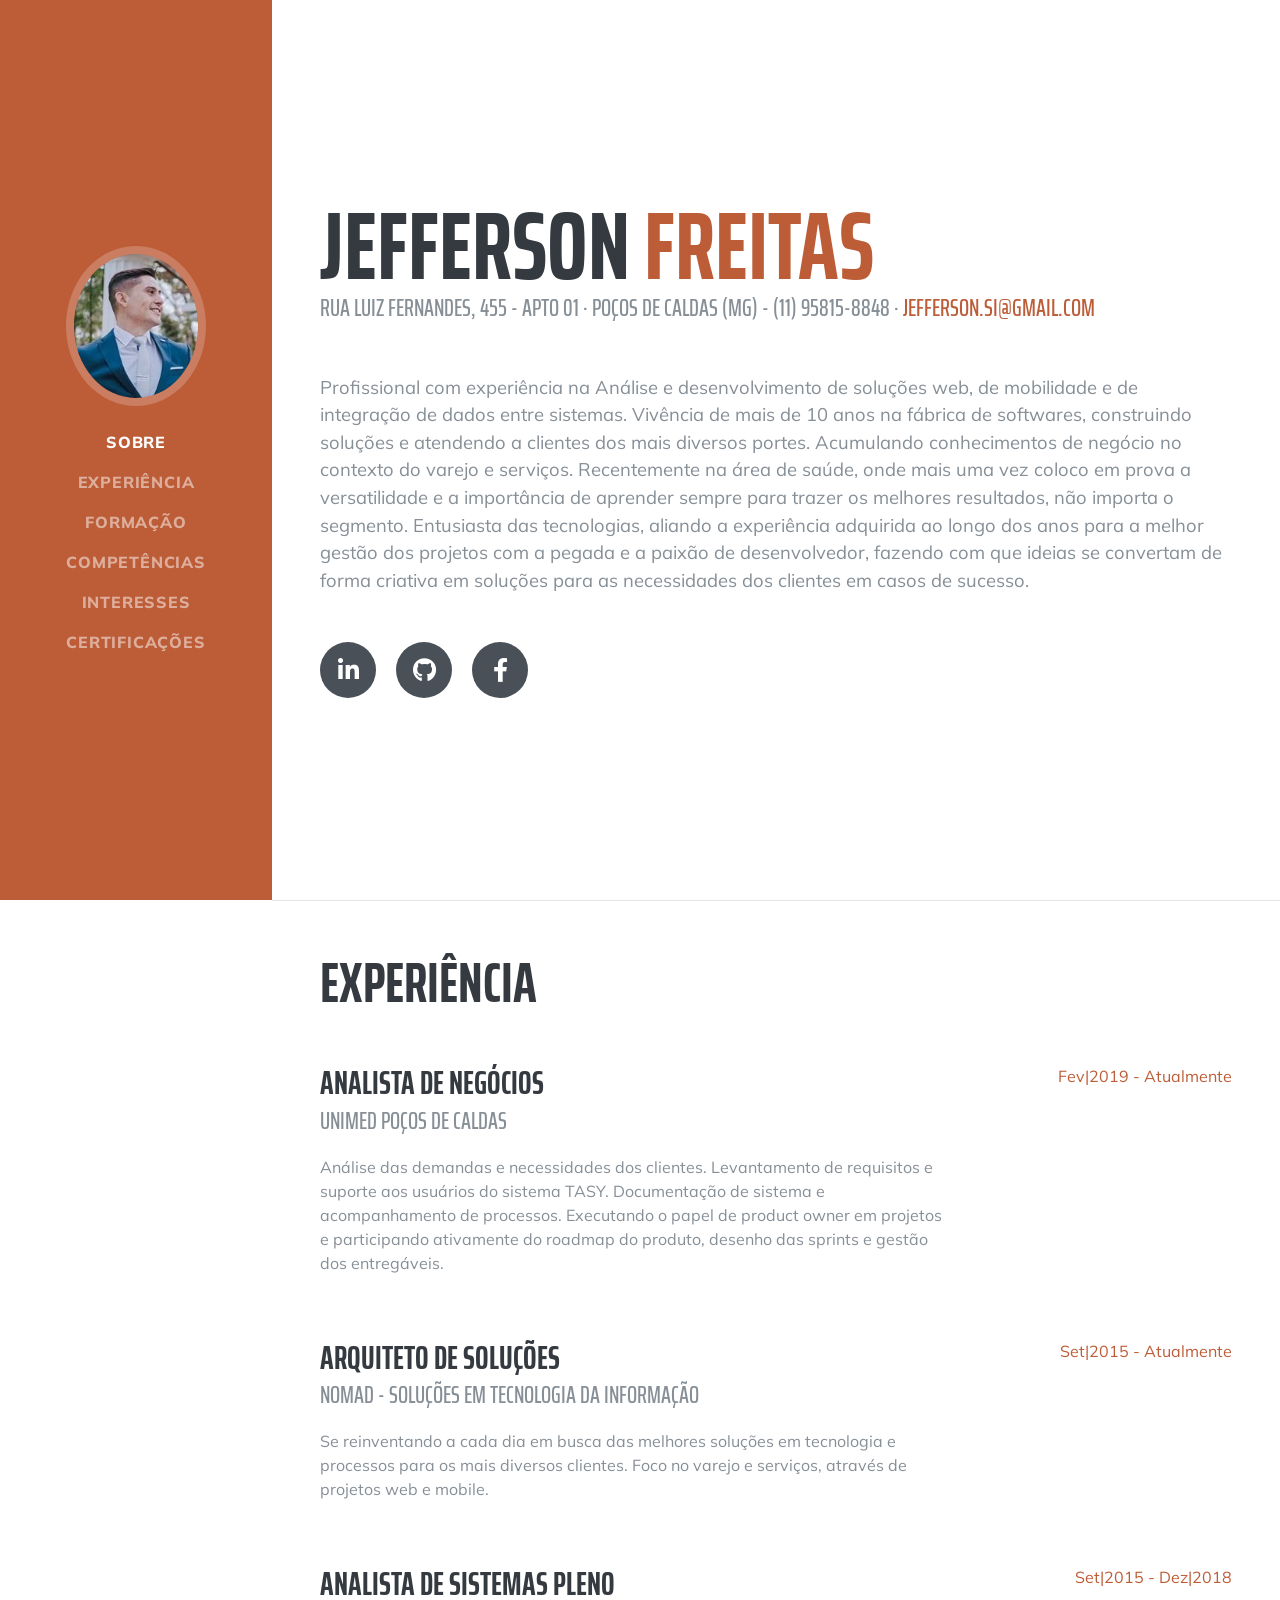
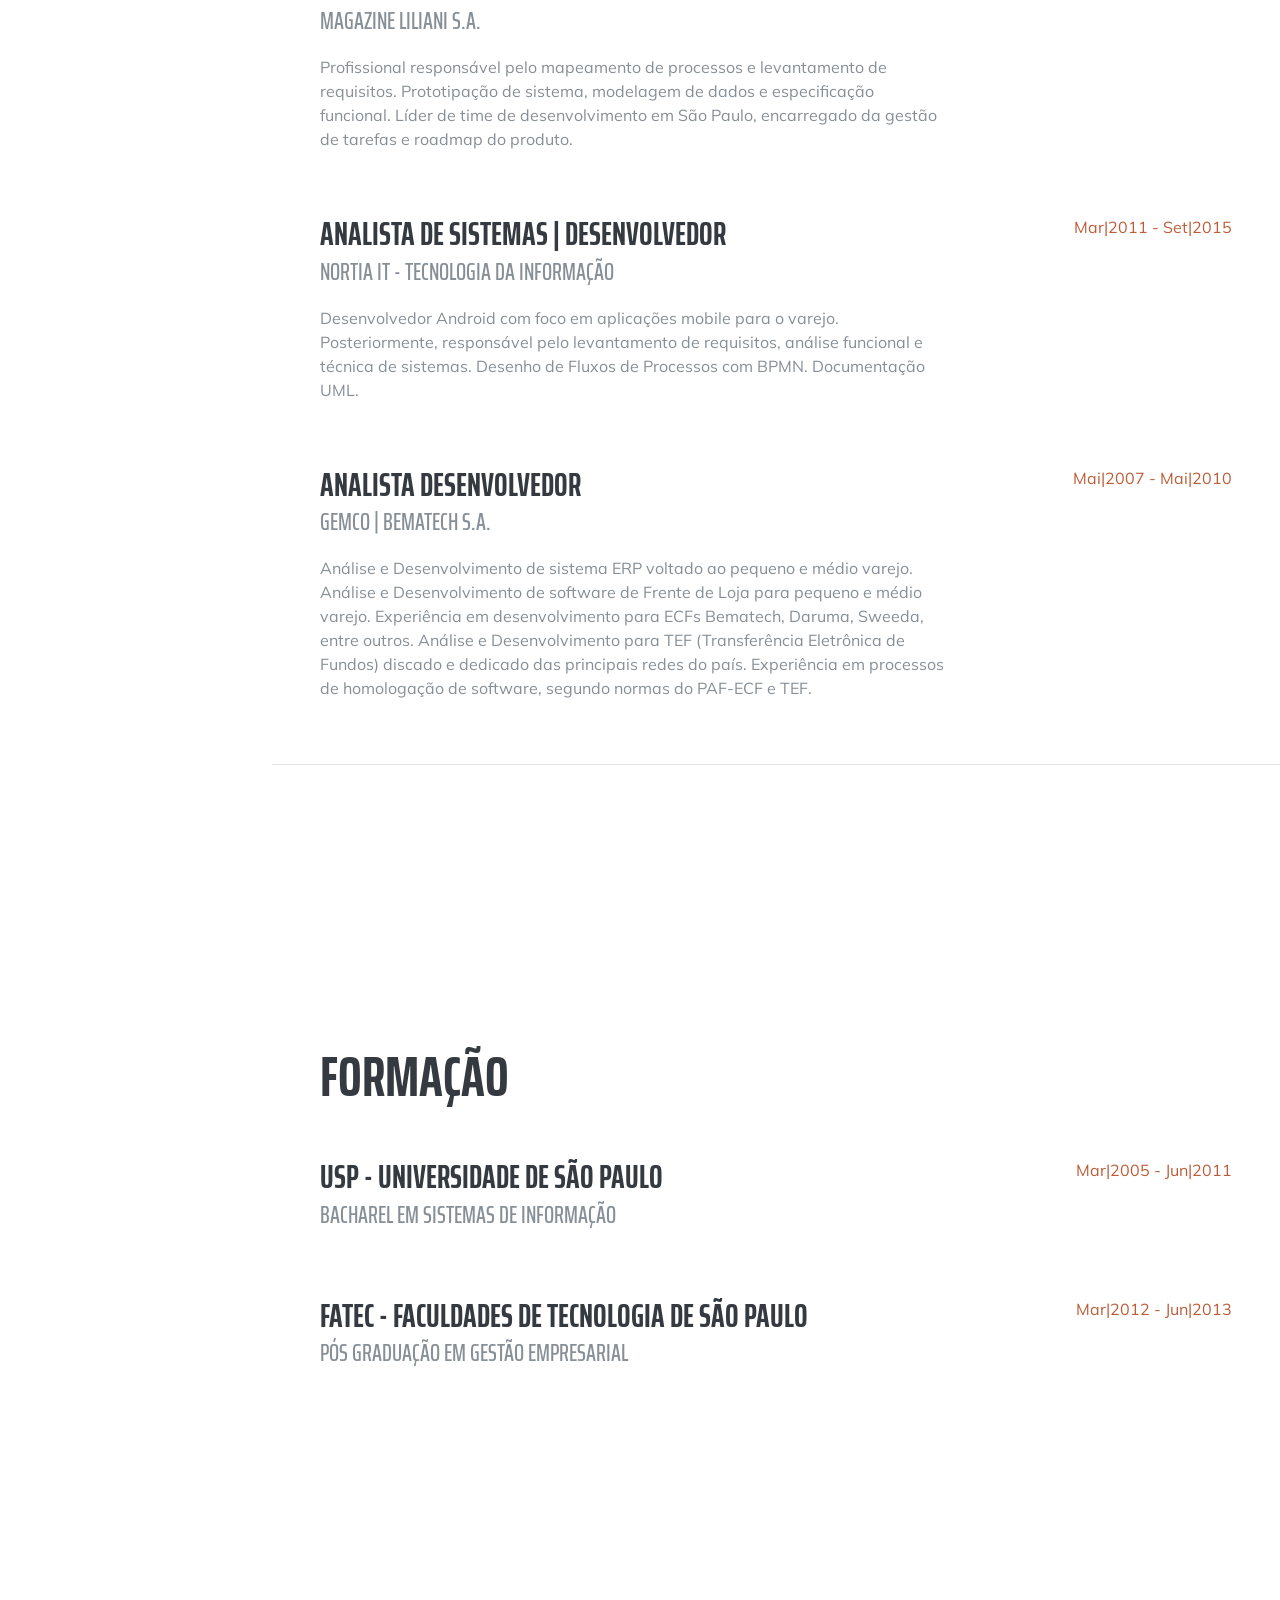
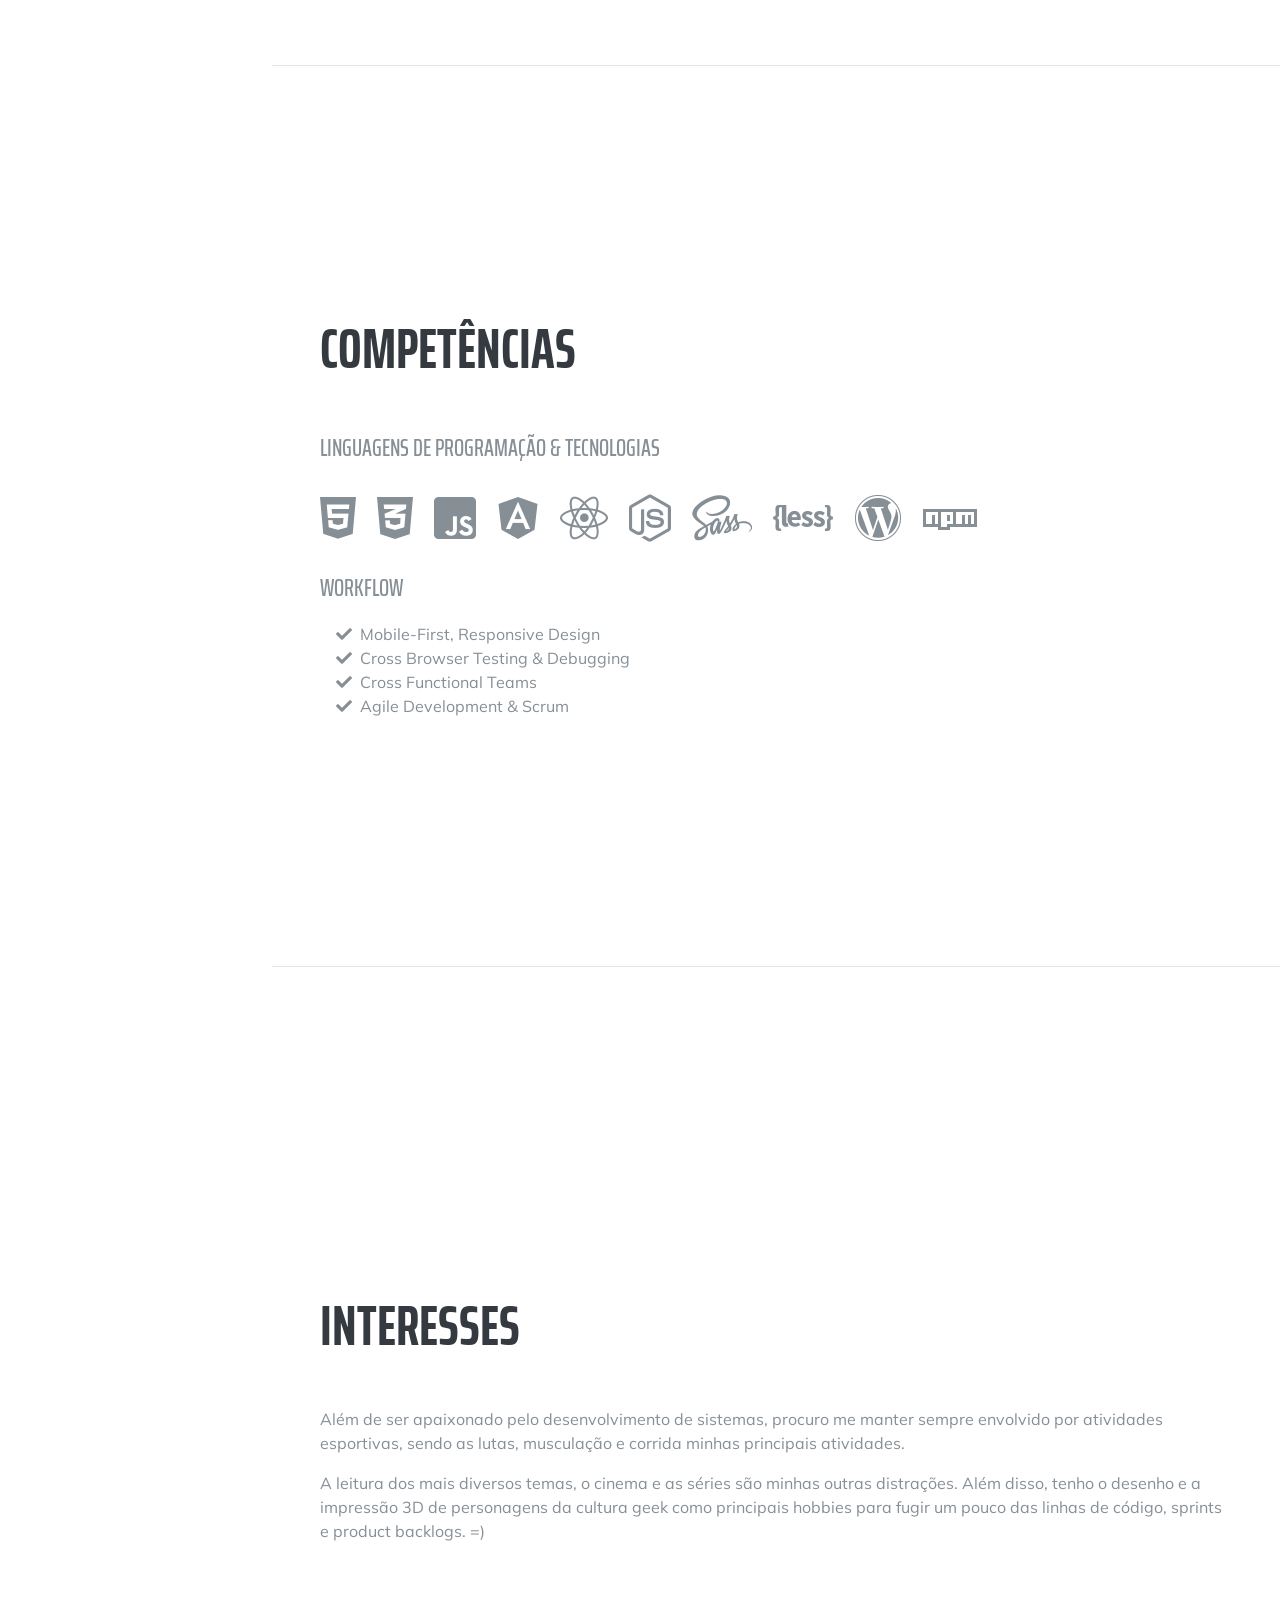
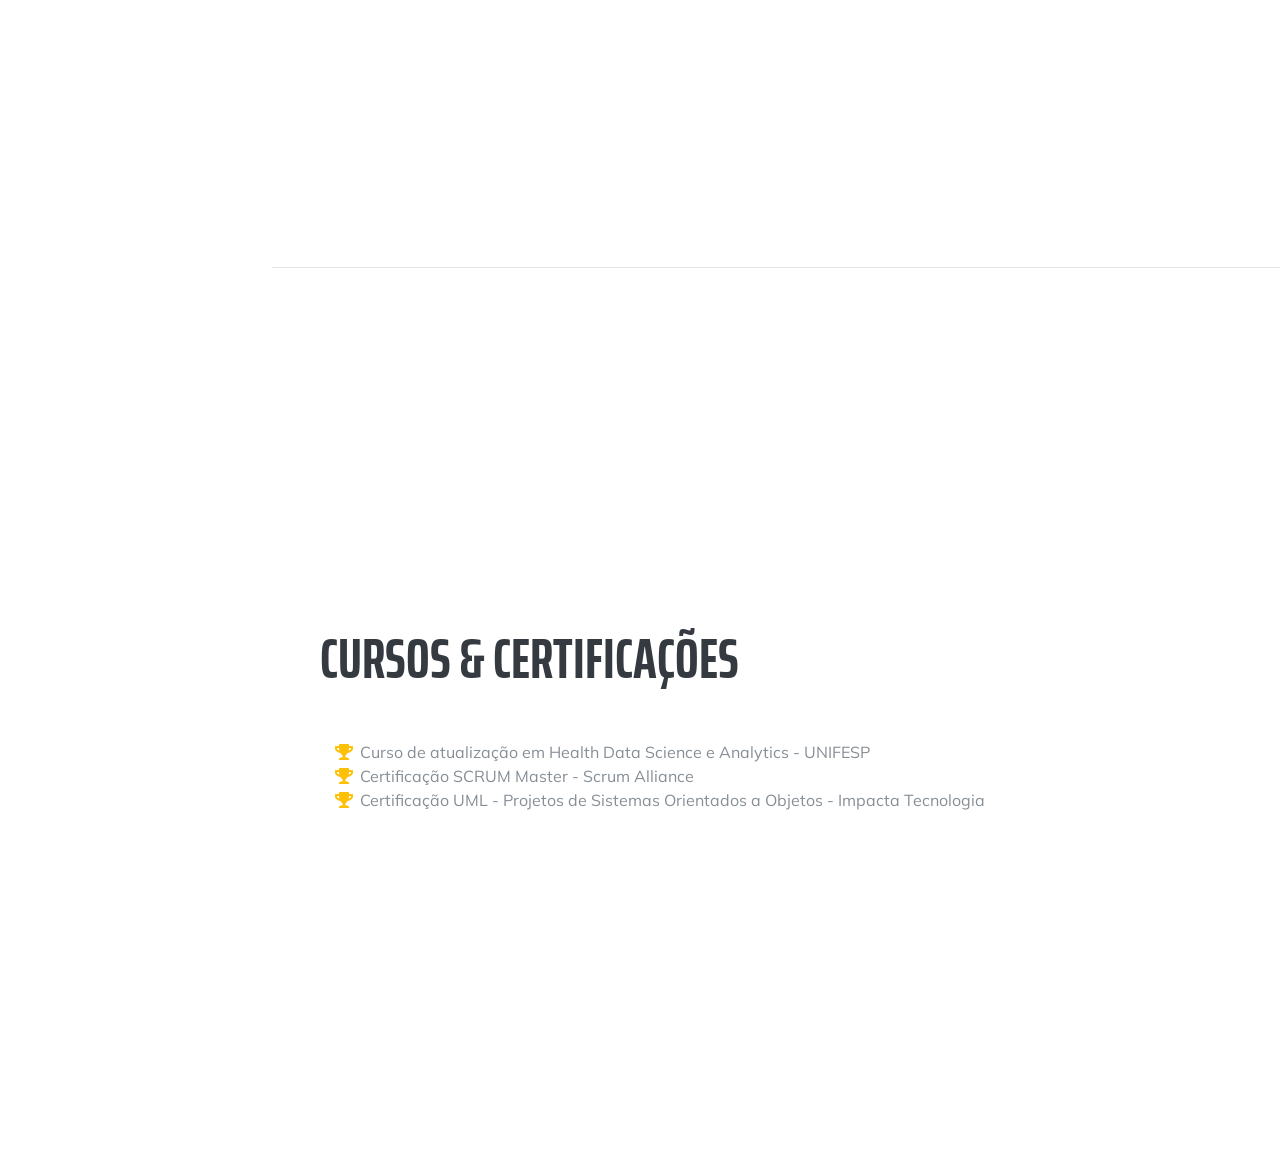
==== index.html @ d32c0e8d "Página de Apresentação Pessoal. Ajuste na estrutura de pastas." ====
<!DOCTYPE html>
<html lang="en">

<head>

  <meta charset="utf-8">
  <meta name="viewport" content="width=device-width, initial-scale=1, shrink-to-fit=no">
  <meta name="description" content="">
  <meta name="author" content="">

  <title>Currículo - Jefferson Freitas</title>

  <!-- Bootstrap core CSS -->
  <link href="vendor/bootstrap/css/bootstrap.min.css" rel="stylesheet">

  <!-- Custom fonts for this template -->
  <link href="https://fonts.googleapis.com/css?family=Saira+Extra+Condensed:500,700" rel="stylesheet">
  <link href="https://fonts.googleapis.com/css?family=Muli:400,400i,800,800i" rel="stylesheet">
  <link href="vendor/fontawesome-free/css/all.min.css" rel="stylesheet">

  <!-- Custom styles for this template -->
  <link href="css/resume.min.css" rel="stylesheet">

</head>

<body id="page-top">

  <nav class="navbar navbar-expand-lg navbar-dark bg-primary fixed-top" id="sideNav">
    <a class="navbar-brand js-scroll-trigger" href="#page-top">
      <span class="d-block d-lg-none">Jefferson Freitas</span>
      <span class="d-none d-lg-block">
        <img class="img-fluid img-profile rounded-circle mx-auto mb-2" src="img/profile.jpg" alt="">
      </span>
    </a>
    <button class="navbar-toggler" type="button" data-toggle="collapse" data-target="#navbarSupportedContent"
      aria-controls="navbarSupportedContent" aria-expanded="false" aria-label="Toggle navigation">
      <span class="navbar-toggler-icon"></span>
    </button>
    <div class="collapse navbar-collapse" id="navbarSupportedContent">
      <ul class="navbar-nav">
        <li class="nav-item">
          <a class="nav-link js-scroll-trigger" href="#about">Sobre</a>
        </li>
        <li class="nav-item">
          <a class="nav-link js-scroll-trigger" href="#experience">Experiência</a>
        </li>
        <li class="nav-item">
          <a class="nav-link js-scroll-trigger" href="#education">Formação</a>
        </li>
        <li class="nav-item">
          <a class="nav-link js-scroll-trigger" href="#skills">Competências</a>
        </li>
        <li class="nav-item">
          <a class="nav-link js-scroll-trigger" href="#interests">Interesses</a>
        </li>
        <li class="nav-item">
          <a class="nav-link js-scroll-trigger" href="#awards">Certificações</a>
        </li>
      </ul>
    </div>
  </nav>

  <div class="container-fluid p-0">

    <section class="resume-section p-3 p-lg-5 d-flex align-items-center" id="about">
      <div class="w-100">
        <h1 class="mb-0">Jefferson
          <span class="text-primary">Freitas</span>
        </h1>
        <div class="subheading mb-5">Rua Luiz Fernandes, 455 - Apto 01 · Poços de Caldas (MG) - (11) 95815-8848 ·
          <a href="mailto:jefferson.si@gmail.com">jefferson.si@gmail.com</a>
        </div>
        <p class="lead mb-5">
          Profissional com experiência na Análise e desenvolvimento de soluções web, de mobilidade e de integração de dados entre sistemas.
          Vivência de mais de 10 anos na fábrica de softwares, construindo soluções e atendendo a clientes dos mais diversos portes. Acumulando conhecimentos de
          negócio no contexto do varejo e serviços.
          Recentemente na área de saúde, onde mais uma vez coloco em prova a versatilidade e a importância de aprender sempre para trazer os melhores resultados, não importa o segmento.
          Entusiasta das tecnologias, aliando a experiência adquirida ao longo dos anos para a melhor gestão dos projetos com a pegada e a paixão de desenvolvedor, fazendo com que ideias se convertam de forma criativa em soluções para as necessidades dos clientes
          em casos de sucesso.
        </p>
        <div class="social-icons">
          <a href="https://www.linkedin.com/in/jeffersonabfreitas/">
            <i class="fab fa-linkedin-in"></i>
          </a>
          <a href="https://github.com/JeffersonGitHub">
            <i class="fab fa-github"></i>
          </a>
          <!-- <a href="#">
            <i class="fab fa-twitter"></i>
          </a> -->
          <a href="https://www.facebook.com/jefferson.freitas">
            <i class="fab fa-facebook-f"></i>
          </a>
        </div>
      </div>
    </section>

    <hr class="m-0">

    <section class="resume-section p-3 p-lg-5 d-flex justify-content-center" id="experience">
      <div class="w-100">
        <h2 class="mb-5">Experiência</h2>

        <div class="resume-item d-flex flex-column flex-md-row justify-content-between mb-5">
          <div class="resume-content">
            <h3 class="mb-0">Analista de Negócios</h3>
            <div class="subheading mb-3">Unimed Poços de Caldas</div>
            <p>Análise das demandas e necessidades dos clientes. Levantamento de requisitos e suporte aos usuários do sistema TASY. 
              Documentação de sistema e acompanhamento de processos. 
              Executando o papel de product owner em projetos e participando ativamente do roadmap do produto, desenho das sprints e gestão dos entregáveis.</p>
          </div>
          <div class="resume-date text-md-right">
            <span class="text-primary">Fev|2019 - Atualmente</span>
          </div>
        </div>

        <div class="resume-item d-flex flex-column flex-md-row justify-content-between mb-5">
          <div class="resume-content">
            <h3 class="mb-0">Arquiteto de Soluções</h3>
            <div class="subheading mb-3">NOMAD - Soluções em Tecnologia da Informação</div>
            <p>Se reinventando a cada dia em busca das melhores soluções em tecnologia e processos para os mais diversos clientes. 
              Foco no varejo e serviços, através de projetos web e mobile.</p>
          </div>
          <div class="resume-date text-md-right">
            <span class="text-primary">Set|2015 - Atualmente</span>
          </div>
        </div>

        <div class="resume-item d-flex flex-column flex-md-row justify-content-between mb-5">
          <div class="resume-content">
            <h3 class="mb-0">Analista de Sistemas Pleno</h3>
            <div class="subheading mb-3">Magazine Liliani S.A.</div>
            <p>Profissional responsável pelo mapeamento de processos e levantamento de requisitos. 
              Prototipação de sistema, modelagem de dados e especificação funcional. 
              Líder de time de desenvolvimento em São Paulo, encarregado da gestão de tarefas e roadmap do produto.
            </p>
          </div>
          <div class="resume-date text-md-right">
            <span class="text-primary">Set|2015 - Dez|2018</span>
          </div>
        </div>

        <div class="resume-item d-flex flex-column flex-md-row justify-content-between mb-5">
          <div class="resume-content">
            <h3 class="mb-0">Analista de Sistemas | Desenvolvedor</h3>
            <div class="subheading mb-3">Nortia IT - Tecnologia da Informação</div>
            <p>
              Desenvolvedor Android com foco em aplicações mobile para o varejo.
              Posteriormente, responsável pelo levantamento de requisitos, análise funcional e técnica de sistemas. 
              Desenho de Fluxos de Processos com BPMN. Documentação UML.
            </p>
          </div>
          <div class="resume-date text-md-right">
            <span class="text-primary">Mar|2011 - Set|2015</span>
          </div>
        </div>

        <div class="resume-item d-flex flex-column flex-md-row justify-content-between">
          <div class="resume-content">
            <h3 class="mb-0">Analista Desenvolvedor</h3>
            <div class="subheading mb-3">Gemco | Bematech S.A.</div>
            <p>
              Análise e Desenvolvimento de sistema ERP voltado ao pequeno e médio varejo.
              Análise e Desenvolvimento de software de Frente de Loja para pequeno e médio varejo. 
              Experiência em desenvolvimento para ECFs Bematech, Daruma, Sweeda, entre outros.
              Análise e Desenvolvimento para TEF (Transferência Eletrônica de Fundos) discado e dedicado das principais redes do país.
              Experiência em processos de homologação de software, segundo normas do PAF-ECF e TEF.</p>
          </div>
          <div class="resume-date text-md-right">
            <span class="text-primary">Mai|2007 - Mai|2010</span>
          </div>
        </div>

      </div>

    </section>

    <hr class="m-0">

    <section class="resume-section p-3 p-lg-5 d-flex align-items-center" id="education">
      <div class="w-100">
        <h2 class="mb-5">Formação</h2>

        <div class="resume-item d-flex flex-column flex-md-row justify-content-between mb-5">
          <div class="resume-content">
            <h3 class="mb-0">USP - Universidade de São Paulo</h3>
            <div class="subheading mb-3">Bacharel em Sistemas de Informação</div>
          </div>
          <div class="resume-date text-md-right">
            <span class="text-primary">Mar|2005 - Jun|2011</span>
          </div>
        </div>

        <div class="resume-item d-flex flex-column flex-md-row justify-content-between">
          <div class="resume-content">
            <h3 class="mb-0">FATEC - Faculdades de Tecnologia de São Paulo</h3>
            <div class="subheading mb-3">Pós Graduação em Gestão Empresarial</div>
          </div>
          <div class="resume-date text-md-right">
            <span class="text-primary">Mar|2012 - Jun|2013</span>
          </div>
        </div>

      </div>
    </section>

    <hr class="m-0">

    <section class="resume-section p-3 p-lg-5 d-flex align-items-center" id="skills">
      <div class="w-100">
        <h2 class="mb-5">Competências</h2>

        <div class="subheading mb-3">Linguagens de Programação &amp; Tecnologias</div>
        <ul class="list-inline dev-icons">
          <li class="list-inline-item">
            <i class="fab fa-html5"></i>
          </li>
          <li class="list-inline-item">
            <i class="fab fa-css3-alt"></i>
          </li>
          <li class="list-inline-item">
            <i class="fab fa-js-square"></i>
          </li>
          <li class="list-inline-item">
            <i class="fab fa-angular"></i>
          </li>
          <li class="list-inline-item">
            <i class="fab fa-react"></i>
          </li>
          <li class="list-inline-item">
            <i class="fab fa-node-js"></i>
          </li>
          <li class="list-inline-item">
            <i class="fab fa-sass"></i>
          </li>
          <li class="list-inline-item">
            <i class="fab fa-less"></i>
          </li>
          <li class="list-inline-item">
            <i class="fab fa-wordpress"></i>
          </li>
          <li class="list-inline-item">
            <i class="fab fa-npm"></i>
          </li>
        </ul>

        <div class="subheading mb-3">Workflow</div>
        <ul class="fa-ul mb-0">
          <li>
            <i class="fa-li fa fa-check"></i>
            Mobile-First, Responsive Design</li>
          <li>
            <i class="fa-li fa fa-check"></i>
            Cross Browser Testing &amp; Debugging</li>
          <li>
            <i class="fa-li fa fa-check"></i>
            Cross Functional Teams</li>
          <li>
            <i class="fa-li fa fa-check"></i>
            Agile Development &amp; Scrum</li>
        </ul>
      </div>
    </section>

    <hr class="m-0">

    <section class="resume-section p-3 p-lg-5 d-flex align-items-center" id="interests">
      <div class="w-100">
        <h2 class="mb-5">Interesses</h2>
        <p>Além de ser apaixonado pelo desenvolvimento de sistemas, procuro me manter sempre envolvido por atividades esportivas, sendo as lutas, musculação e corrida minhas principais atividades.</p>
        <p class="mb-0">A leitura dos mais diversos temas, o cinema e as séries são minhas outras distrações. Além disso, tenho o desenho e a impressão 3D de personagens da cultura geek como principais hobbies para fugir um pouco das linhas de código, sprints e product backlogs. =)</p>
      </div>
    </section>

    <hr class="m-0">

    <section class="resume-section p-3 p-lg-5 d-flex align-items-center" id="awards">
      <div class="w-100">
        <h2 class="mb-5">Cursos &amp; Certificações</h2>
        <ul class="fa-ul mb-0">
          <li>
            <i class="fa-li fa fa-trophy text-warning"></i>
            Curso de atualização em Health Data Science e Analytics - UNIFESP</li>
          <li>
            <i class="fa-li fa fa-trophy text-warning"></i>
            Certificação SCRUM Master - Scrum Alliance</li>
          <li>
            <i class="fa-li fa fa-trophy text-warning"></i>
            Certificação UML - Projetos de Sistemas Orientados a Objetos - Impacta Tecnologia</li>
        </ul>
      </div>
    </section>

  </div>

  <!-- Bootstrap core JavaScript -->
  <script src="vendor/jquery/jquery.min.js"></script>
  <script src="vendor/bootstrap/js/bootstrap.bundle.min.js"></script>

  <!-- Plugin JavaScript -->
  <script src="vendor/jquery-easing/jquery.easing.min.js"></script>

  <!-- Custom scripts for this template -->
  <script src="js/resume.min.js"></script>

</body>

</html>
---- css/resume.min.css ----
/*!
 * Start Bootstrap - Resume v5.0.8 (https://startbootstrap.com/template-overviews/resume)
 * Copyright 2013-2019 Start Bootstrap
 * Licensed under MIT (https://github.com/BlackrockDigital/startbootstrap-resume/blob/master/LICENSE)
 */body{font-family:Muli,-apple-system,BlinkMacSystemFont,'Segoe UI',Roboto,'Helvetica Neue',Arial,sans-serif,'Apple Color Emoji','Segoe UI Emoji','Segoe UI Symbol','Noto Color Emoji';padding-top:54px;color:#868e96}@media (min-width:992px){body{padding-top:0;padding-left:17rem}}h1,h2,h3,h4,h5,h6{font-family:'Saira Extra Condensed',-apple-system,BlinkMacSystemFont,'Segoe UI',Roboto,'Helvetica Neue',Arial,sans-serif,'Apple Color Emoji','Segoe UI Emoji','Segoe UI Symbol','Noto Color Emoji';font-weight:700;text-transform:uppercase;color:#343a40}h1{font-size:6rem;line-height:5.5rem}h2{font-size:3.5rem}h3{font-size:2rem}p.lead{font-size:1.15rem;font-weight:400}.subheading{text-transform:uppercase;font-weight:500;font-family:'Saira Extra Condensed',-apple-system,BlinkMacSystemFont,'Segoe UI',Roboto,'Helvetica Neue',Arial,sans-serif,'Apple Color Emoji','Segoe UI Emoji','Segoe UI Symbol','Noto Color Emoji';font-size:1.5rem}.social-icons a{display:inline-block;height:3.5rem;width:3.5rem;background-color:#495057;color:#fff!important;border-radius:100%;text-align:center;font-size:1.5rem;line-height:3.5rem;margin-right:1rem}.social-icons a:last-child{margin-right:0}.social-icons a:hover{background-color:#bd5d38}.dev-icons{font-size:3rem}.dev-icons .list-inline-item i:hover{color:#bd5d38}#sideNav .navbar-nav .nav-item .nav-link{font-weight:800;letter-spacing:.05rem;text-transform:uppercase}#sideNav .navbar-toggler:focus{outline-color:#d48a6e}@media (min-width:992px){#sideNav{text-align:center;position:fixed;top:0;left:0;display:flex;flex-direction:column;width:17rem;height:100vh}#sideNav .navbar-brand{display:flex;margin:auto auto 0;padding:.5rem}#sideNav .navbar-brand .img-profile{max-width:10rem;max-height:10rem;border:.5rem solid rgba(255,255,255,.2)}#sideNav .navbar-collapse{display:flex;align-items:flex-start;flex-grow:0;width:100%;margin-bottom:auto}#sideNav .navbar-collapse .navbar-nav{flex-direction:column;width:100%}#sideNav .navbar-collapse .navbar-nav .nav-item{display:block}#sideNav .navbar-collapse .navbar-nav .nav-item .nav-link{display:block}}section.resume-section{padding-top:5rem!important;padding-bottom:5rem!important;max-width:75rem}section.resume-section .resume-item .resume-date{min-width:none}@media (min-width:768px){section.resume-section{min-height:100vh}section.resume-section .resume-item .resume-date{min-width:18rem}}@media (min-width:992px){section.resume-section{padding-top:3rem!important;padding-bottom:3rem!important}}.bg-primary{background-color:#bd5d38!important}.text-primary{color:#bd5d38!important}a{color:#bd5d38}a:active,a:focus,a:hover{color:#824027}
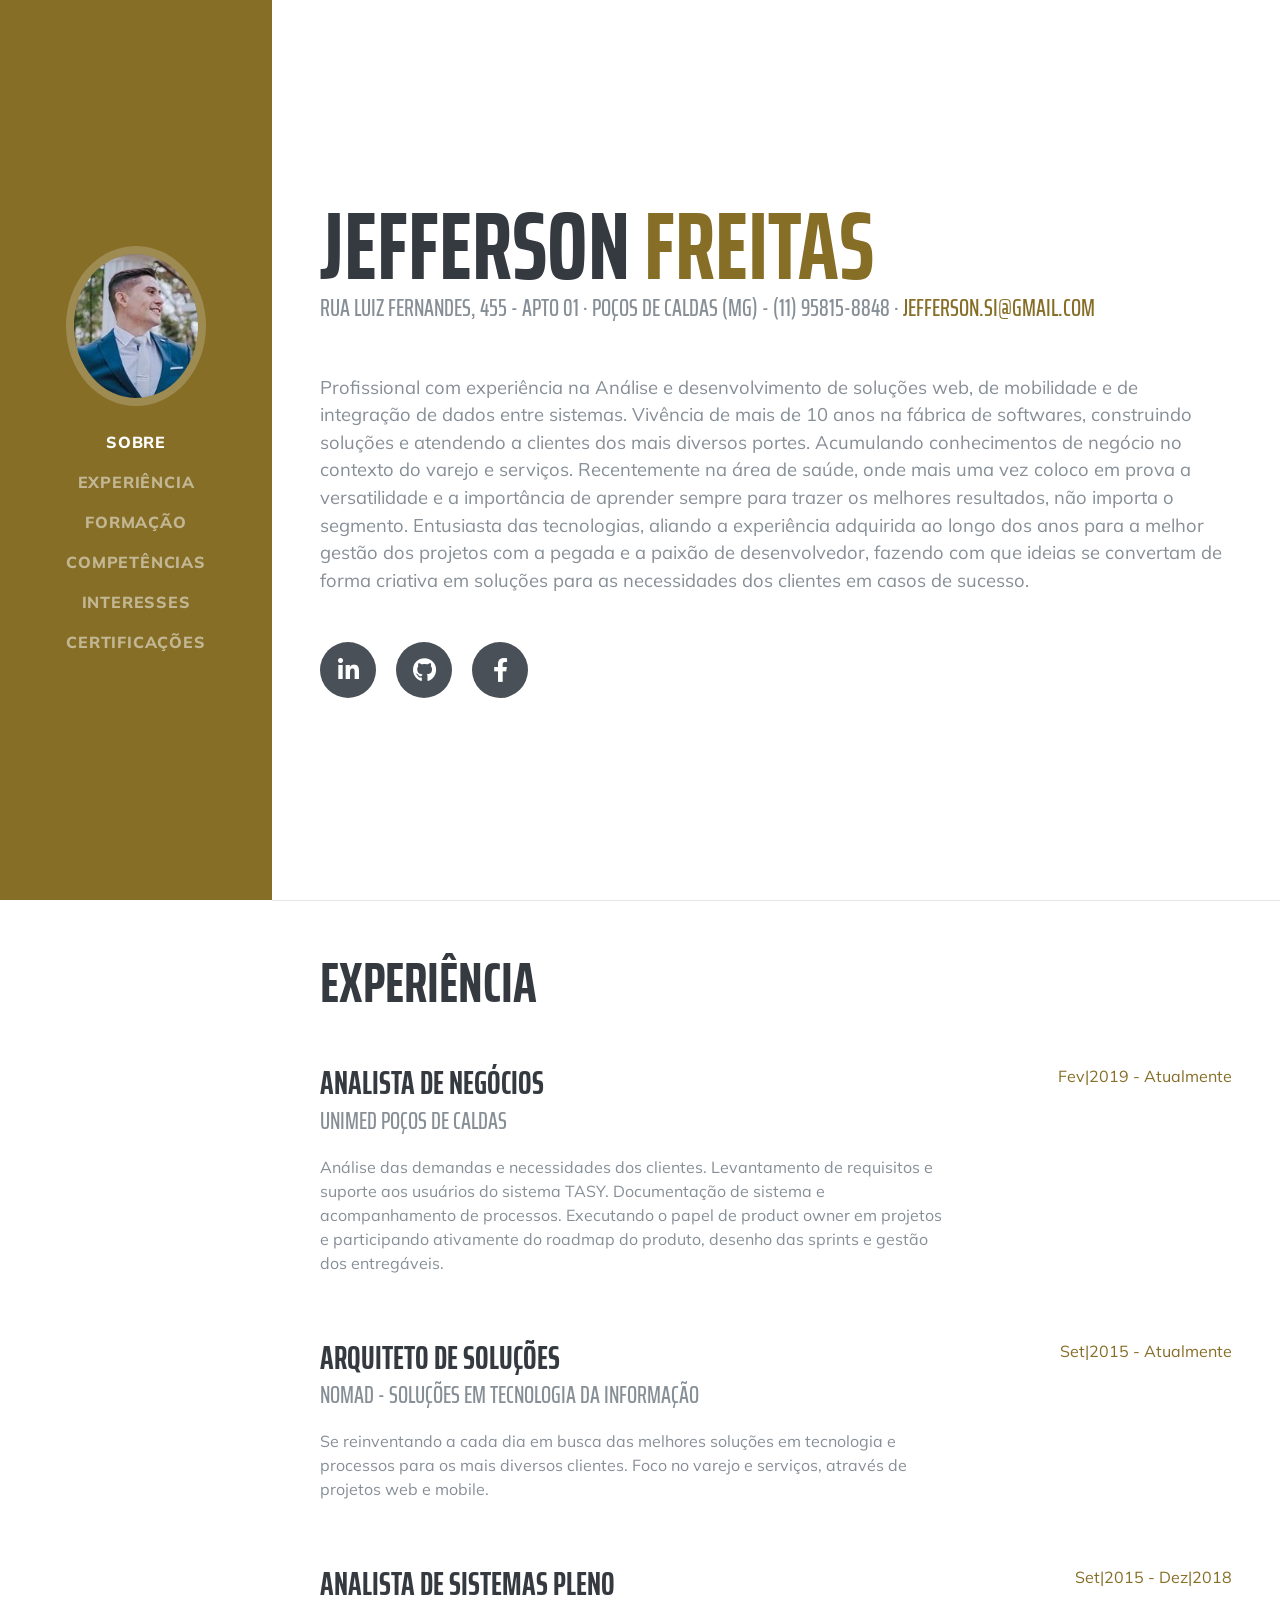
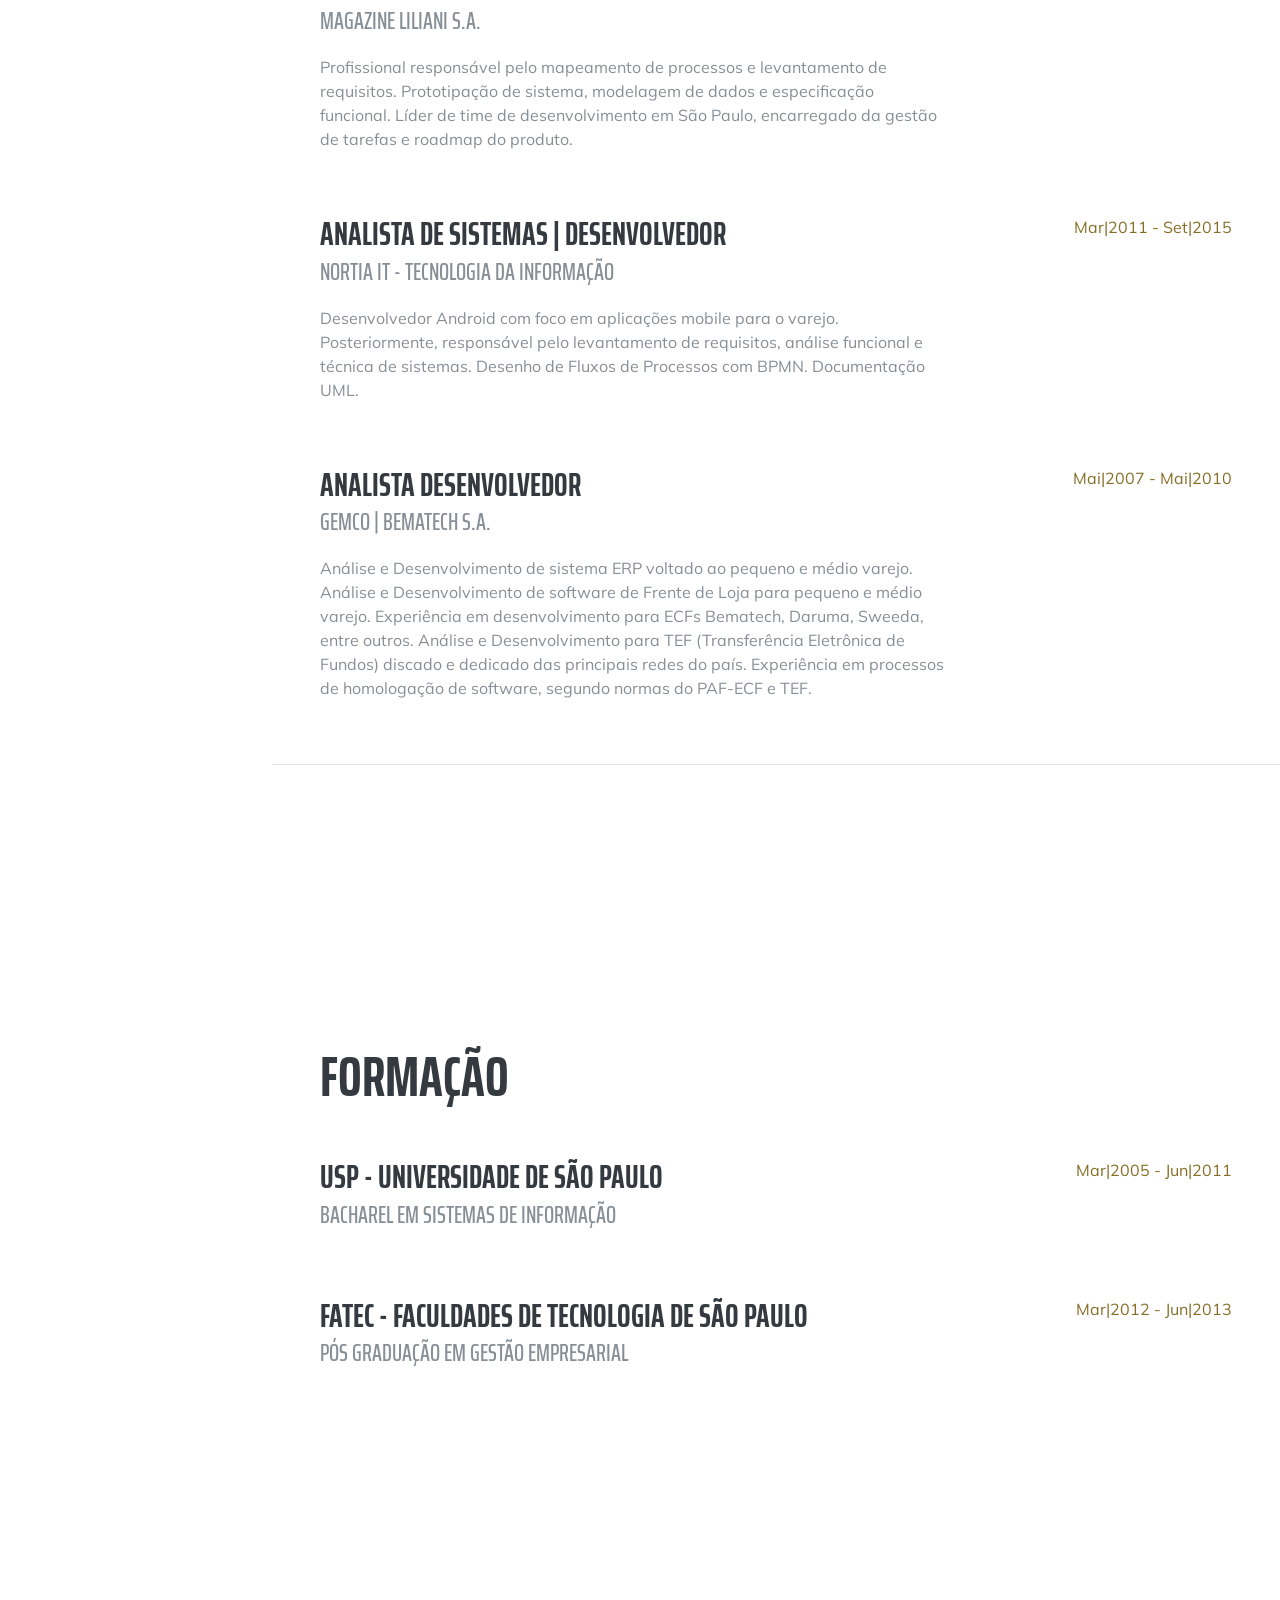
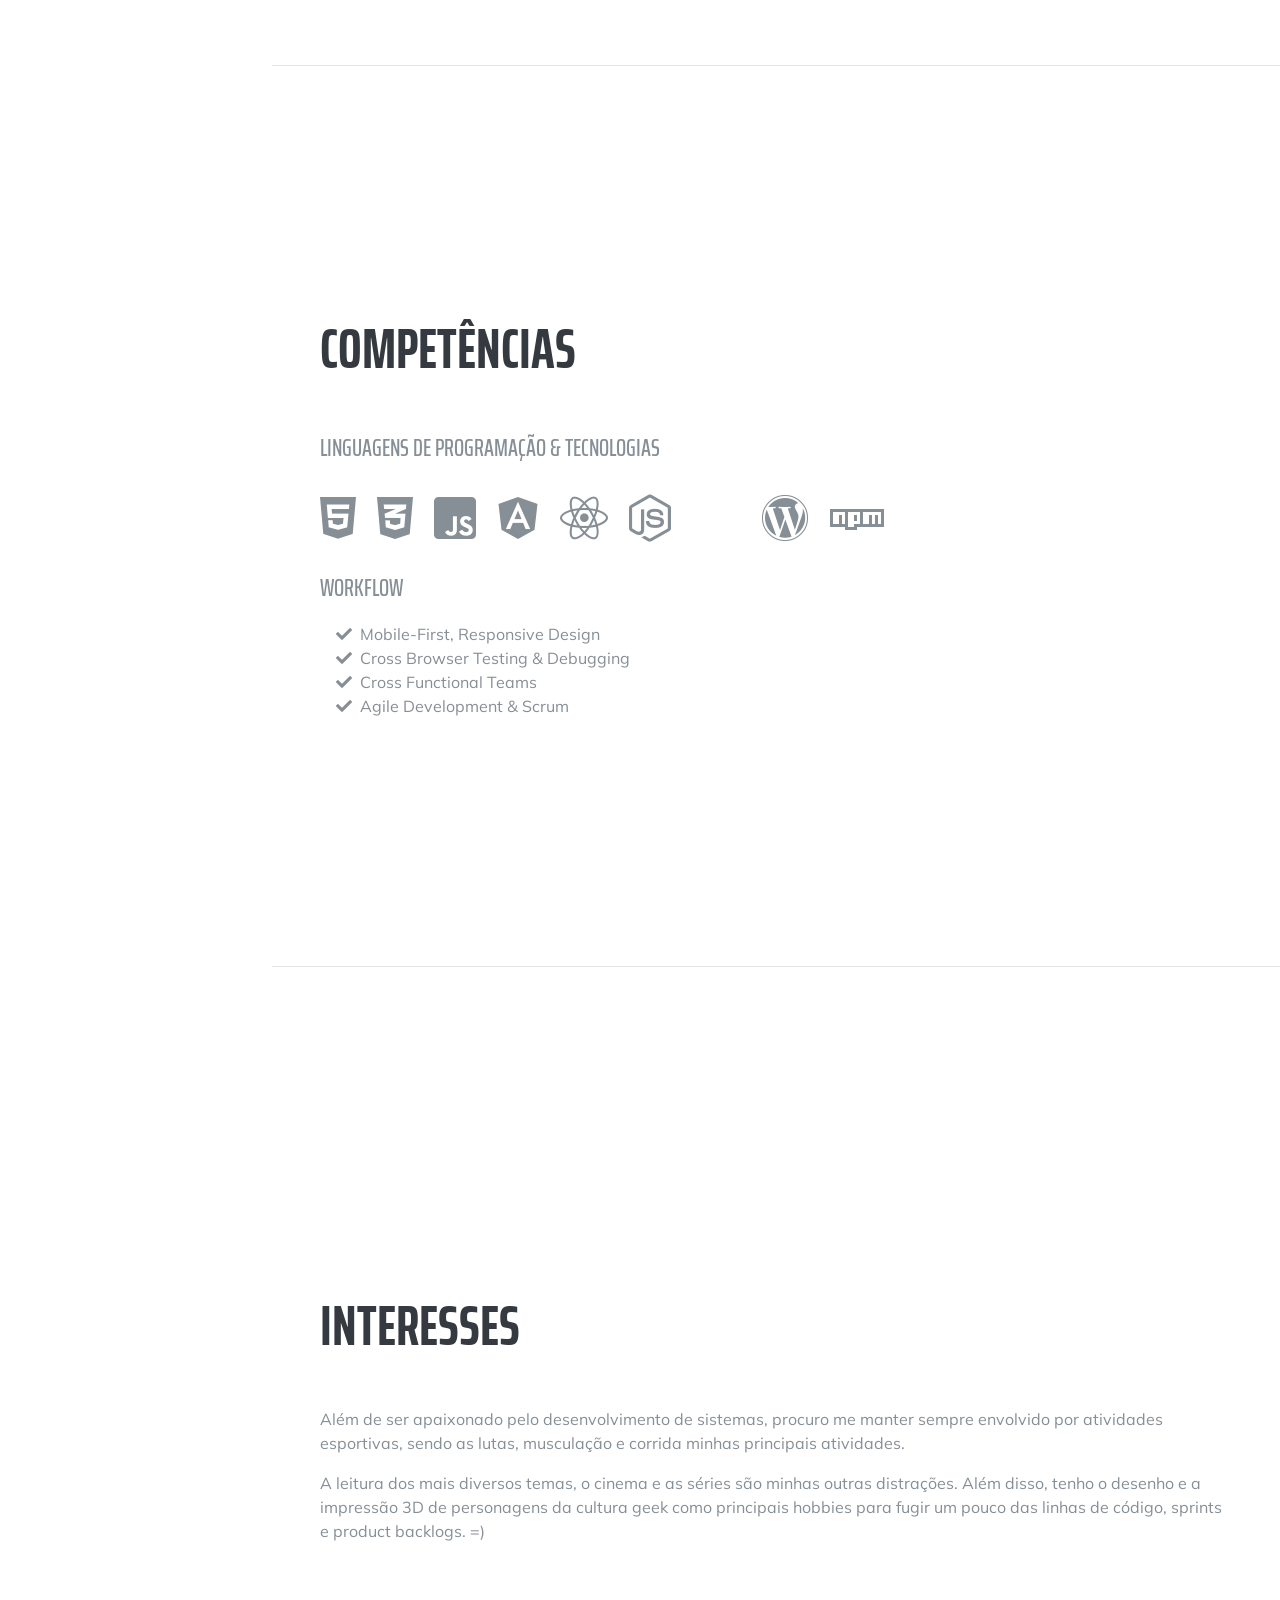
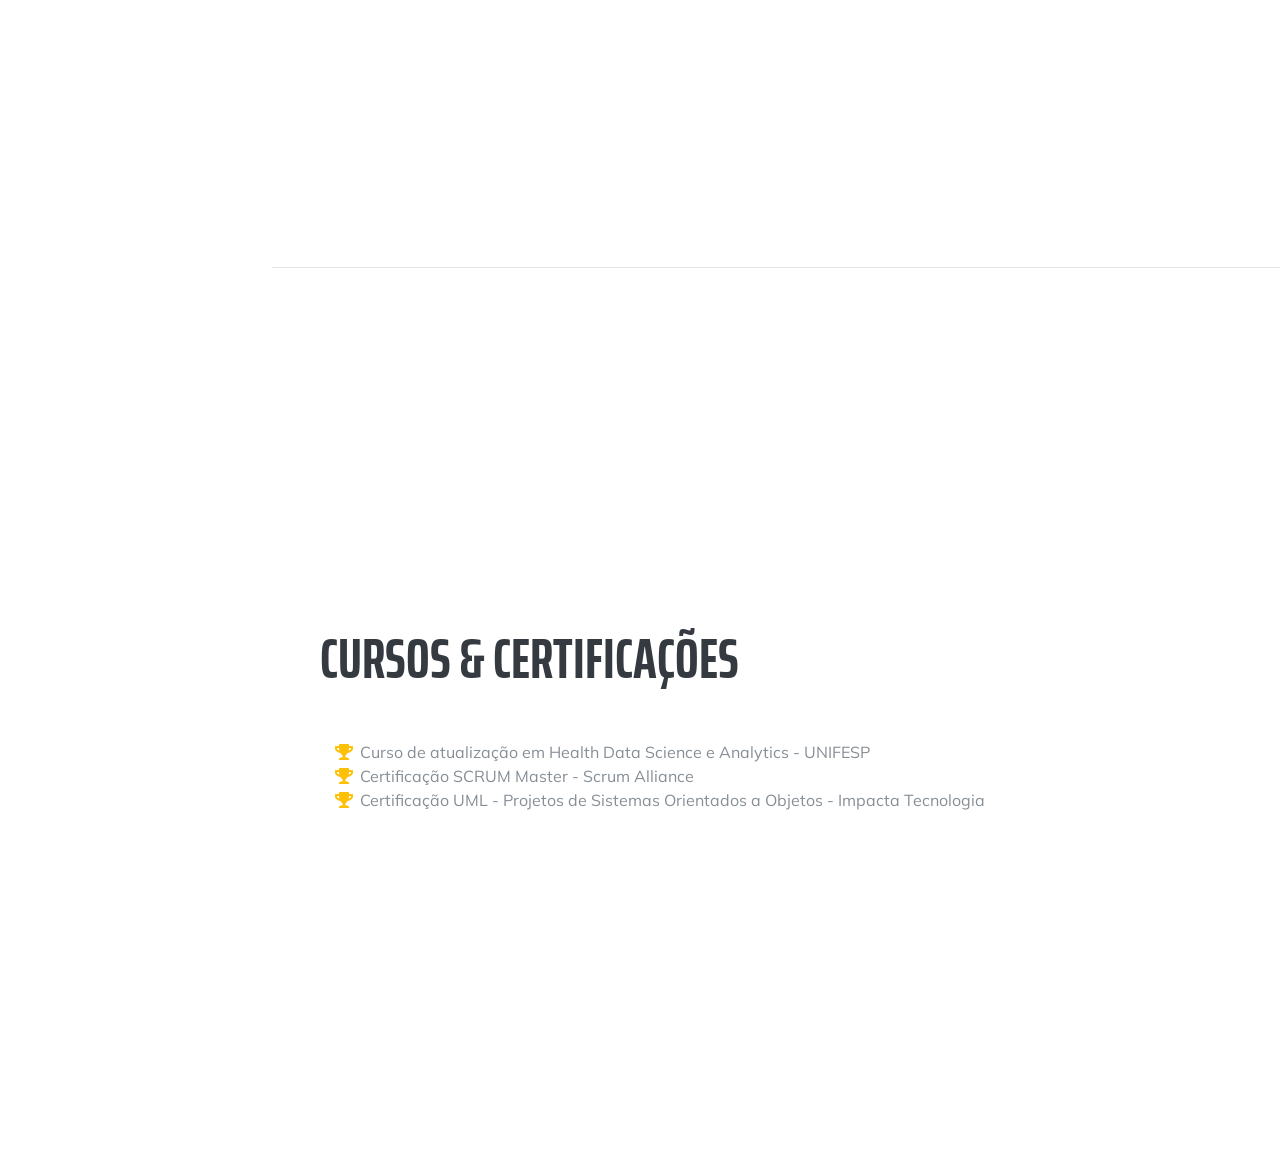
==== commit f0aba11f: "Alteração nas cores do template." ====
--- a/index.html
+++ b/index.html
@@ -19,7 +19,7 @@
   <link href="vendor/fontawesome-free/css/all.min.css" rel="stylesheet">
 
   <!-- Custom styles for this template -->
-  <link href="css/resume.min.css" rel="stylesheet">
+  <link href="css/resume.css" rel="stylesheet">
 
 </head>
 
@@ -231,10 +231,7 @@
             <i class="fab fa-node-js"></i>
           </li>
           <li class="list-inline-item">
-            <i class="fab fa-sass"></i>
-          </li>
-          <li class="list-inline-item">
-            <i class="fab fa-less"></i>
+            <i class="fab fa-database"></i>
           </li>
           <li class="list-inline-item">
             <i class="fab fa-wordpress"></i>
--- a/css/resume.css
+++ b/css/resume.css
@@ -0,0 +1,176 @@
+/*!
+ * Start Bootstrap - Resume v5.0.8 (https://startbootstrap.com/template-overviews/resume)
+ * Copyright 2013-2019 Start Bootstrap
+ * Licensed under MIT (https://github.com/BlackrockDigital/startbootstrap-resume/blob/master/LICENSE)
+ */
+
+body {
+  font-family: 'Muli', -apple-system, BlinkMacSystemFont, 'Segoe UI', Roboto, 'Helvetica Neue', Arial, sans-serif, 'Apple Color Emoji', 'Segoe UI Emoji', 'Segoe UI Symbol', 'Noto Color Emoji';
+  padding-top: 54px;
+  color: #868e96;
+}
+
+@media (min-width: 992px) {
+  body {
+    padding-top: 0;
+    padding-left: 17rem;
+  }
+}
+
+h1,
+h2,
+h3,
+h4,
+h5,
+h6 {
+  font-family: 'Saira Extra Condensed', -apple-system, BlinkMacSystemFont, 'Segoe UI', Roboto, 'Helvetica Neue', Arial, sans-serif, 'Apple Color Emoji', 'Segoe UI Emoji', 'Segoe UI Symbol', 'Noto Color Emoji';
+  font-weight: 700;
+  text-transform: uppercase;
+  color: #343a40;
+}
+
+h1 {
+  font-size: 6rem;
+  line-height: 5.5rem;
+}
+
+h2 {
+  font-size: 3.5rem;
+}
+
+h3 {
+  font-size: 2rem;
+}
+
+p.lead {
+  font-size: 1.15rem;
+  font-weight: 400;
+}
+
+.subheading {
+  text-transform: uppercase;
+  font-weight: 500;
+  font-family: 'Saira Extra Condensed', -apple-system, BlinkMacSystemFont, 'Segoe UI', Roboto, 'Helvetica Neue', Arial, sans-serif, 'Apple Color Emoji', 'Segoe UI Emoji', 'Segoe UI Symbol', 'Noto Color Emoji';
+  font-size: 1.5rem;
+}
+
+.social-icons a {
+  display: inline-block;
+  height: 3.5rem;
+  width: 3.5rem;
+  background-color: #495057;
+  color: #fff !important;
+  border-radius: 100%;
+  text-align: center;
+  font-size: 1.5rem;
+  line-height: 3.5rem;
+  margin-right: 1rem;
+}
+
+.social-icons a:last-child {
+  margin-right: 0;
+}
+
+.social-icons a:hover {
+  background-color: #866e27;
+}
+
+.dev-icons {
+  font-size: 3rem;
+}
+
+.dev-icons .list-inline-item i:hover {
+  color: #866e27;
+}
+
+#sideNav .navbar-nav .nav-item .nav-link {
+  font-weight: 800;
+  letter-spacing: 0.05rem;
+  text-transform: uppercase;
+}
+
+#sideNav .navbar-toggler:focus {
+  outline-color: #d48a6e;
+}
+
+@media (min-width: 992px) {
+  #sideNav {
+    text-align: center;
+    position: fixed;
+    top: 0;
+    left: 0;
+    display: flex;
+    flex-direction: column;
+    width: 17rem;
+    height: 100vh;
+  }
+  #sideNav .navbar-brand {
+    display: flex;
+    margin: auto auto 0;
+    padding: 0.5rem;
+  }
+  #sideNav .navbar-brand .img-profile {
+    max-width: 10rem;
+    max-height: 10rem;
+    border: 0.5rem solid rgba(255, 255, 255, 0.2);
+  }
+  #sideNav .navbar-collapse {
+    display: flex;
+    align-items: flex-start;
+    flex-grow: 0;
+    width: 100%;
+    margin-bottom: auto;
+  }
+  #sideNav .navbar-collapse .navbar-nav {
+    flex-direction: column;
+    width: 100%;
+  }
+  #sideNav .navbar-collapse .navbar-nav .nav-item {
+    display: block;
+  }
+  #sideNav .navbar-collapse .navbar-nav .nav-item .nav-link {
+    display: block;
+  }
+}
+
+section.resume-section {
+  padding-top: 5rem !important;
+  padding-bottom: 5rem !important;
+  max-width: 75rem;
+}
+
+section.resume-section .resume-item .resume-date {
+  min-width: none;
+}
+
+@media (min-width: 768px) {
+  section.resume-section {
+    min-height: 100vh;
+  }
+  section.resume-section .resume-item .resume-date {
+    min-width: 18rem;
+  }
+}
+
+@media (min-width: 992px) {
+  section.resume-section {
+    padding-top: 3rem !important;
+    padding-bottom: 3rem !important;
+  }
+}
+
+.bg-primary {
+  background-color: #866e27 !important;
+}
+
+.text-primary {
+  color: #866e27 !important;
+}
+
+a {
+  color: #866e27;
+}
+
+a:hover, a:focus, a:active {
+  color: #824027;
+}
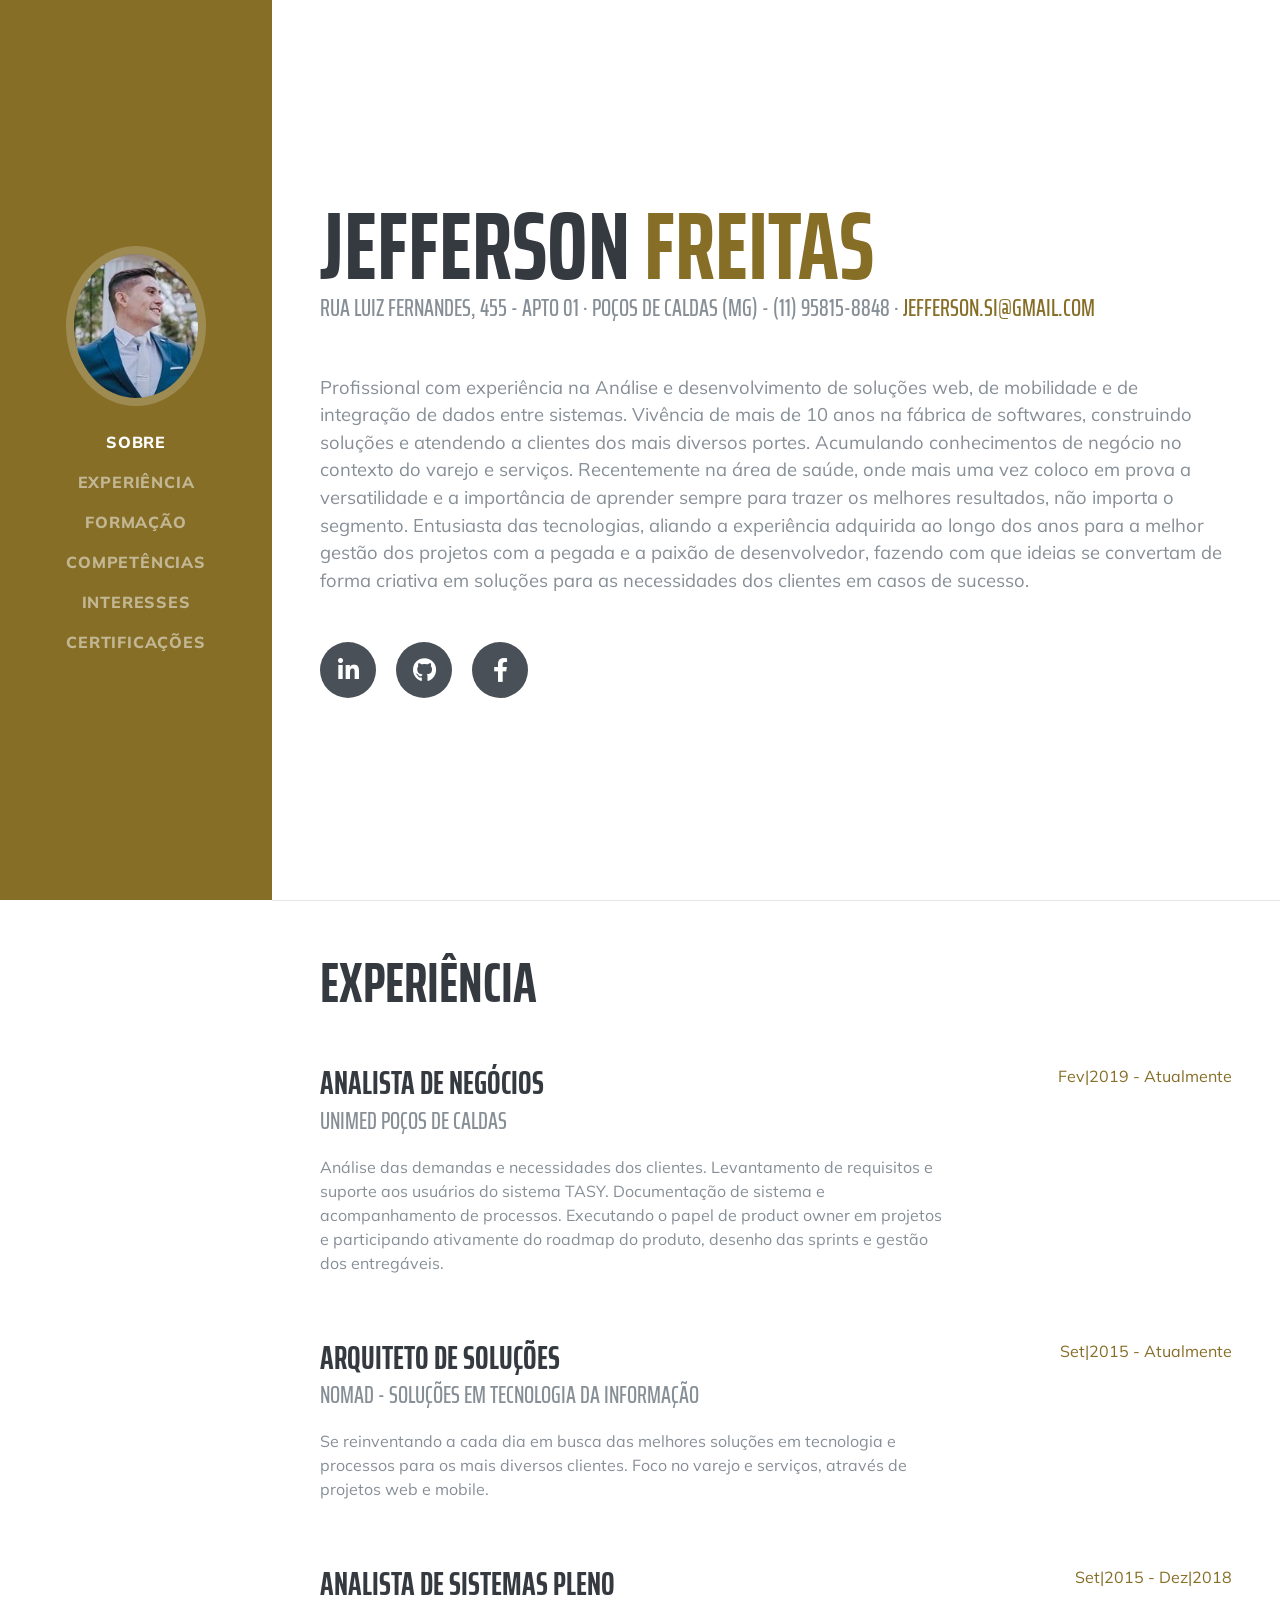
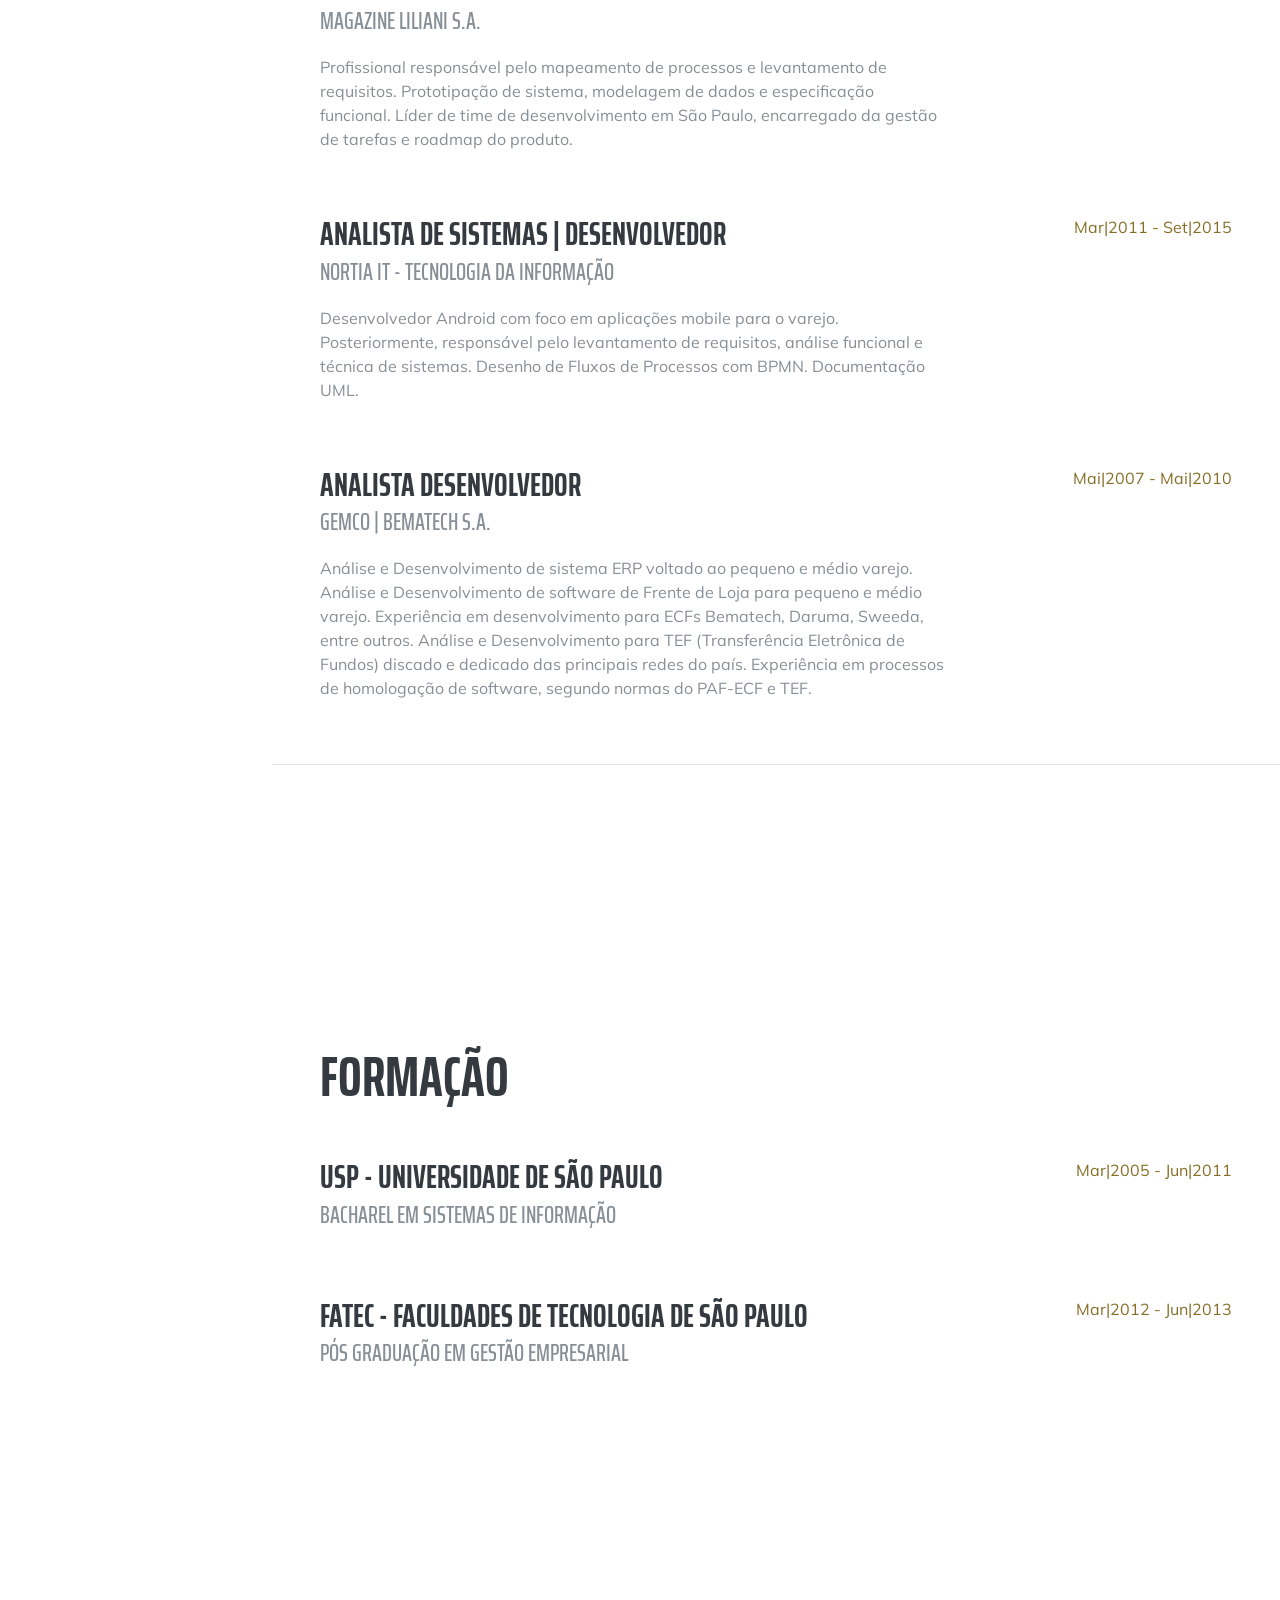
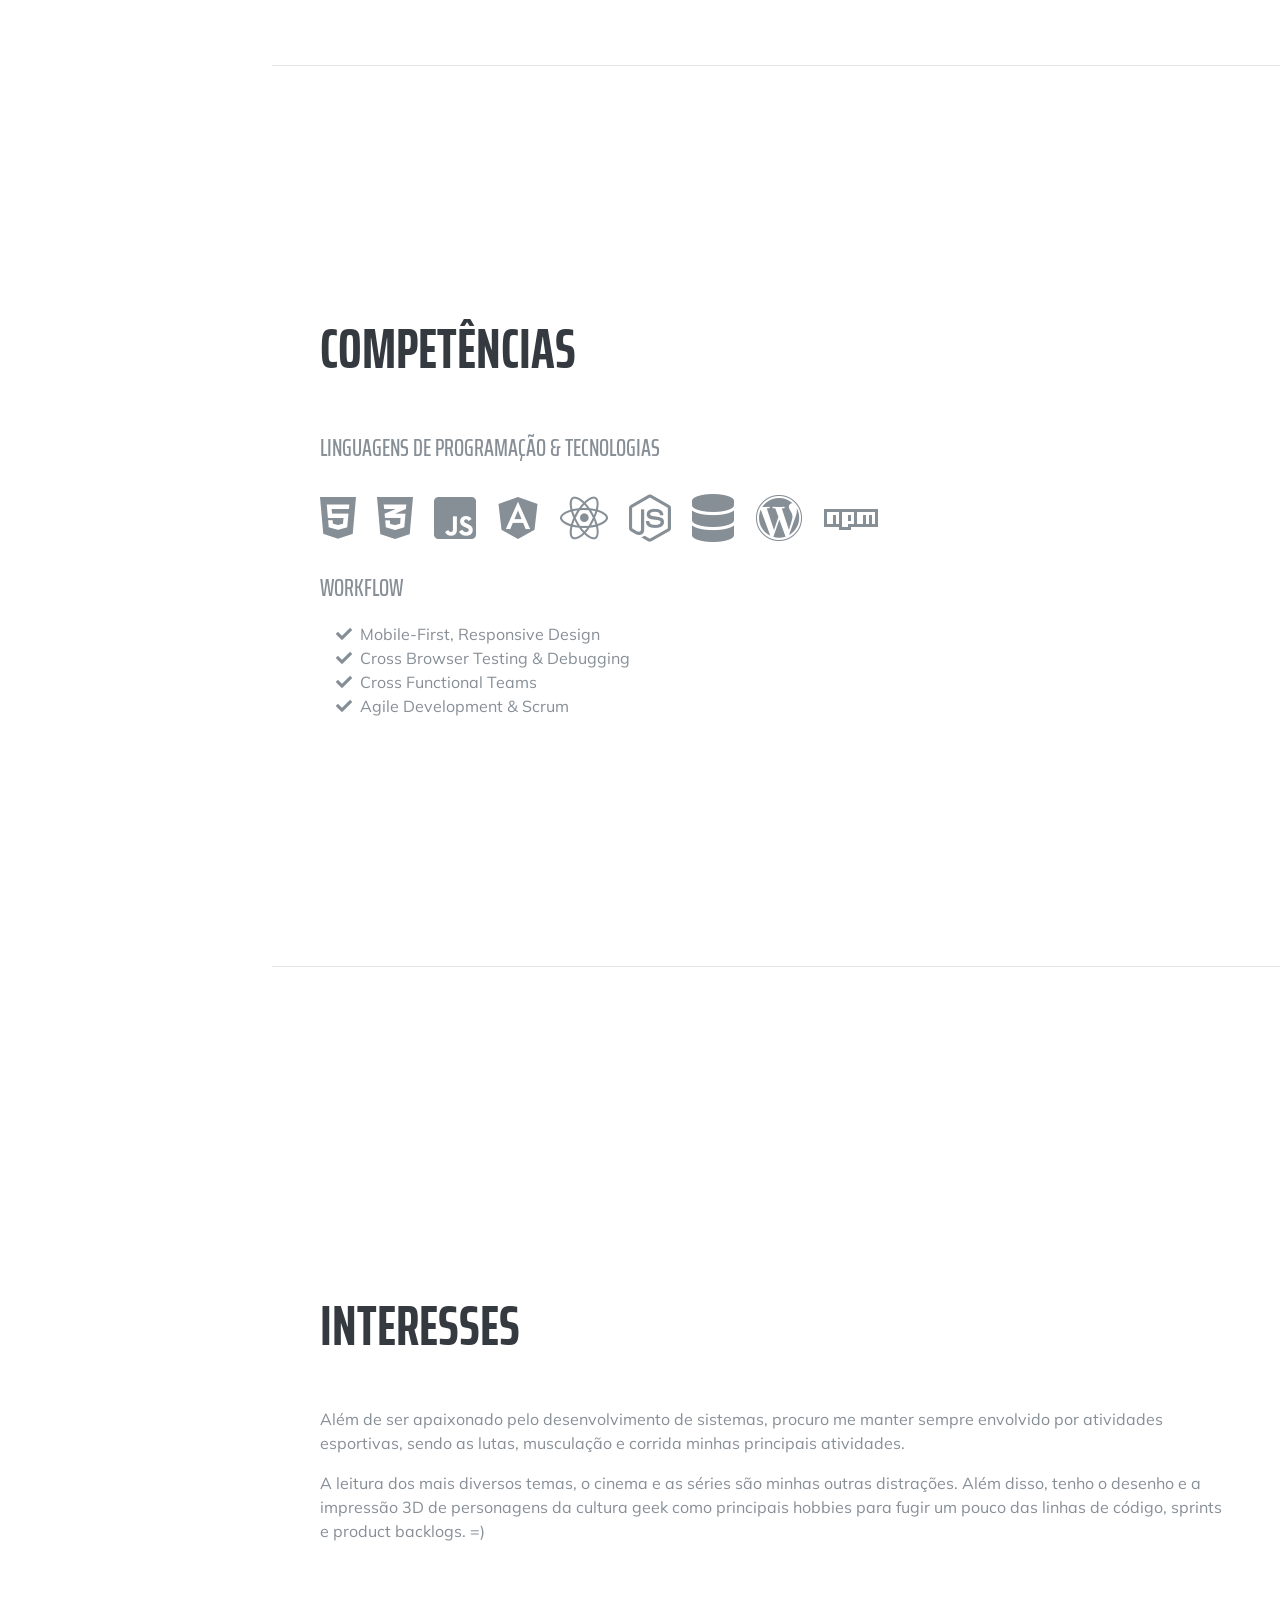
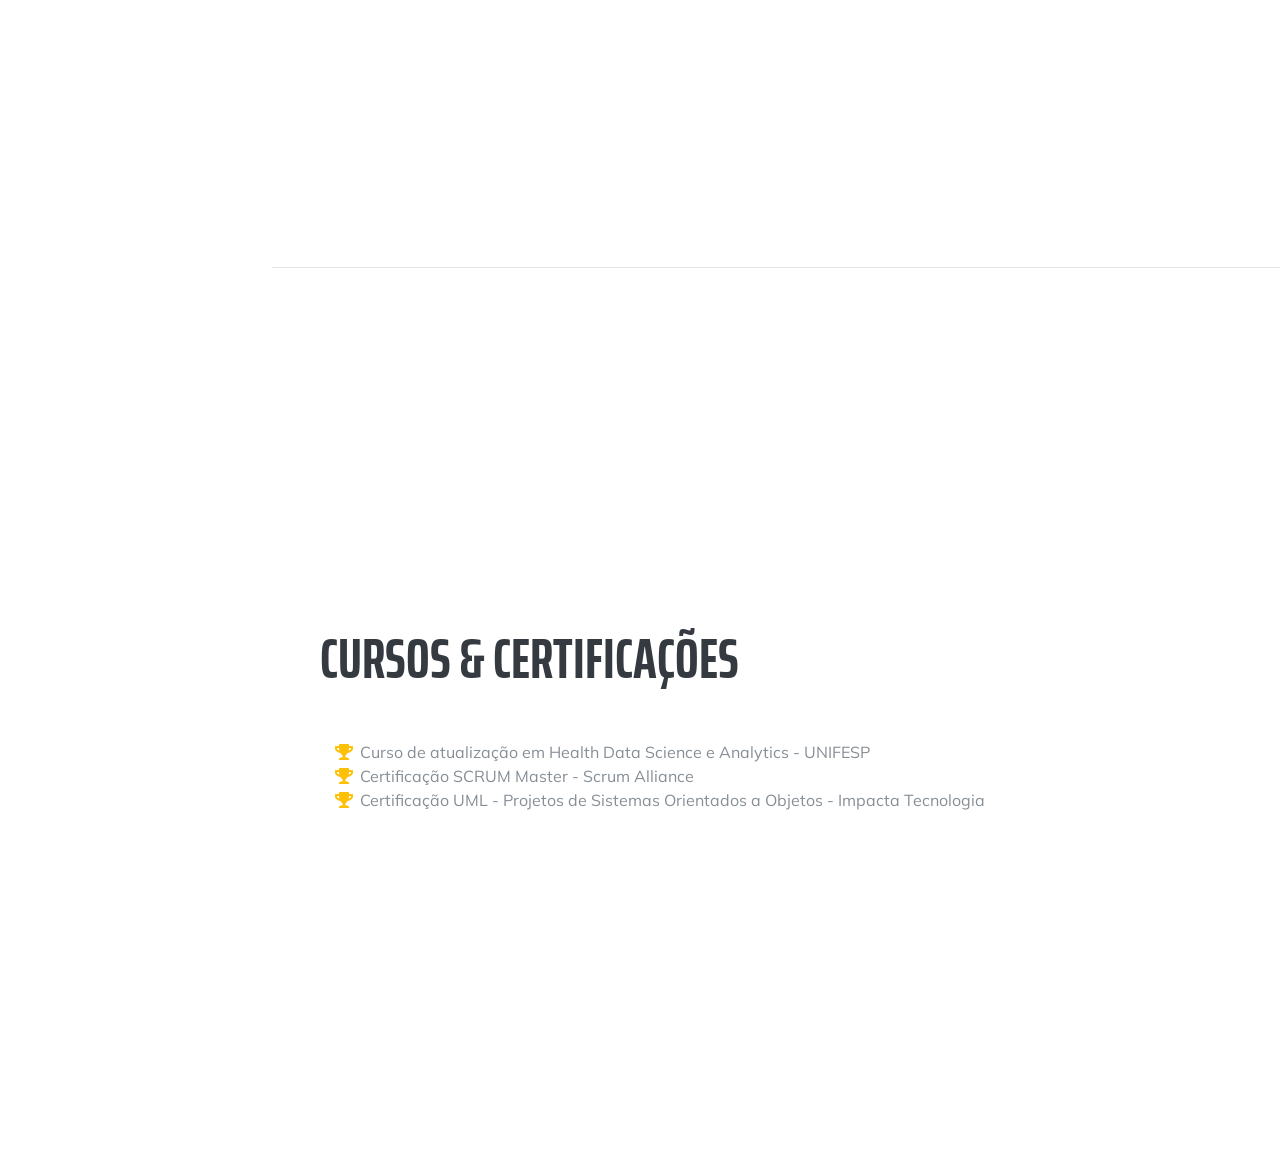
==== commit 40d54ddf: "Correção do icone database" ====
--- a/index.html
+++ b/index.html
@@ -231,7 +231,7 @@
             <i class="fab fa-node-js"></i>
           </li>
           <li class="list-inline-item">
-            <i class="fab fa-database"></i>
+            <i class="fa fa-database"></i>
           </li>
           <li class="list-inline-item">
             <i class="fab fa-wordpress"></i>
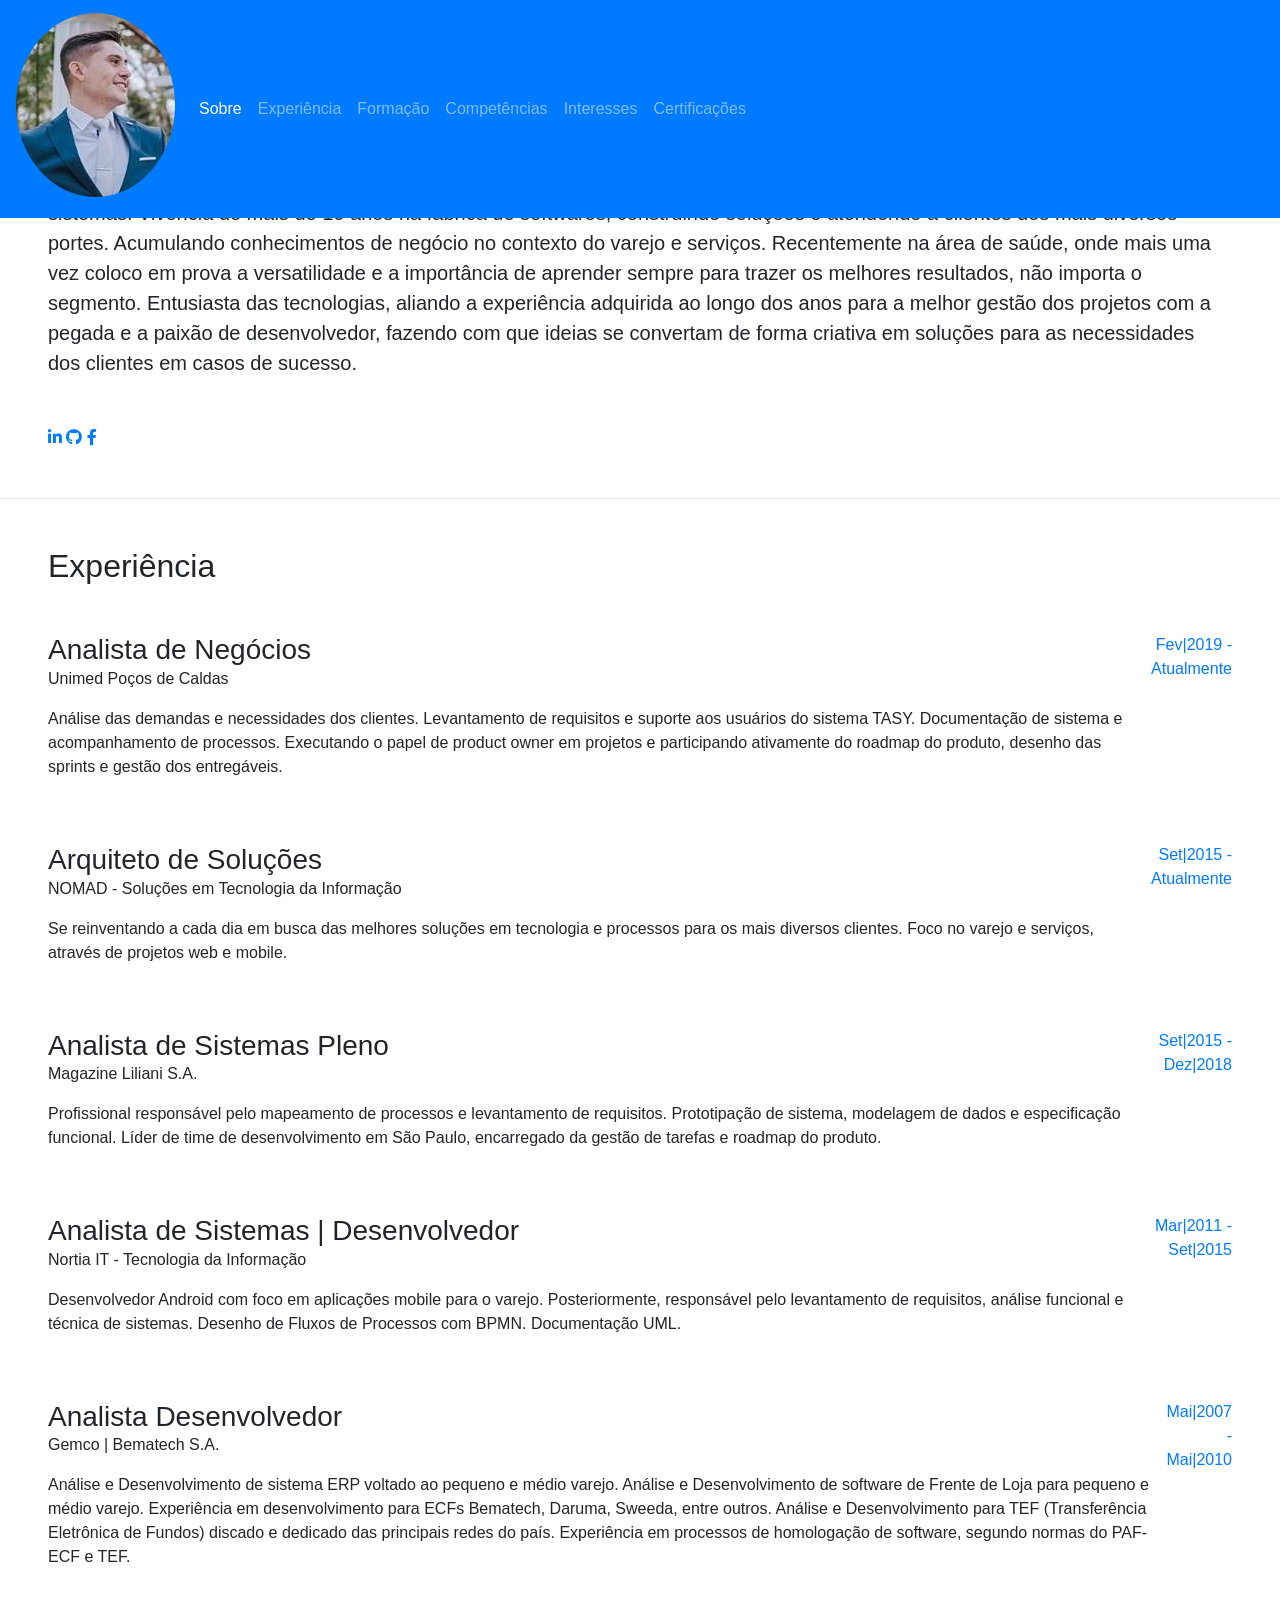
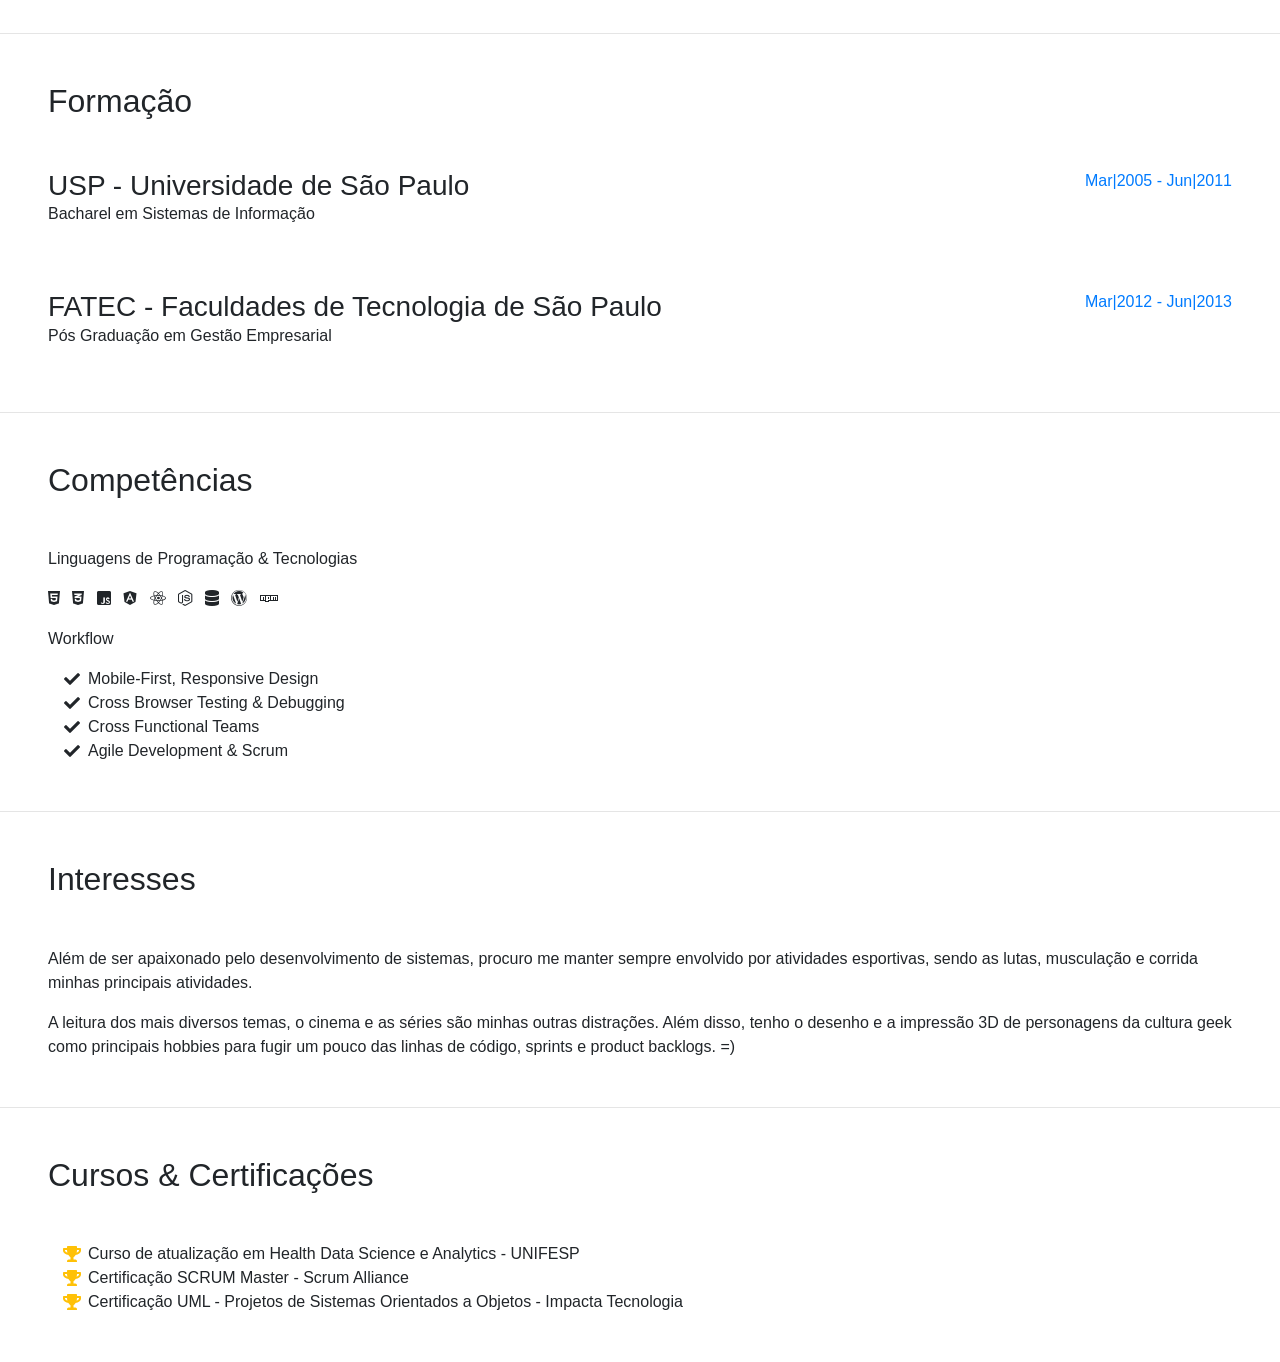
==== commit ae9c8133: "Tema Dark" ====
--- a/index.html
+++ b/index.html
@@ -1,5 +1,5 @@
 <!DOCTYPE html>
-<html lang="en">
+<html lang="pt-br">
 
 <head>
 
@@ -19,7 +19,7 @@
   <link href="vendor/fontawesome-free/css/all.min.css" rel="stylesheet">
 
   <!-- Custom styles for this template -->
-  <link href="css/resume.css" rel="stylesheet">
+  <link href="css/resume_dark.css" rel="stylesheet">
 
 </head>
 
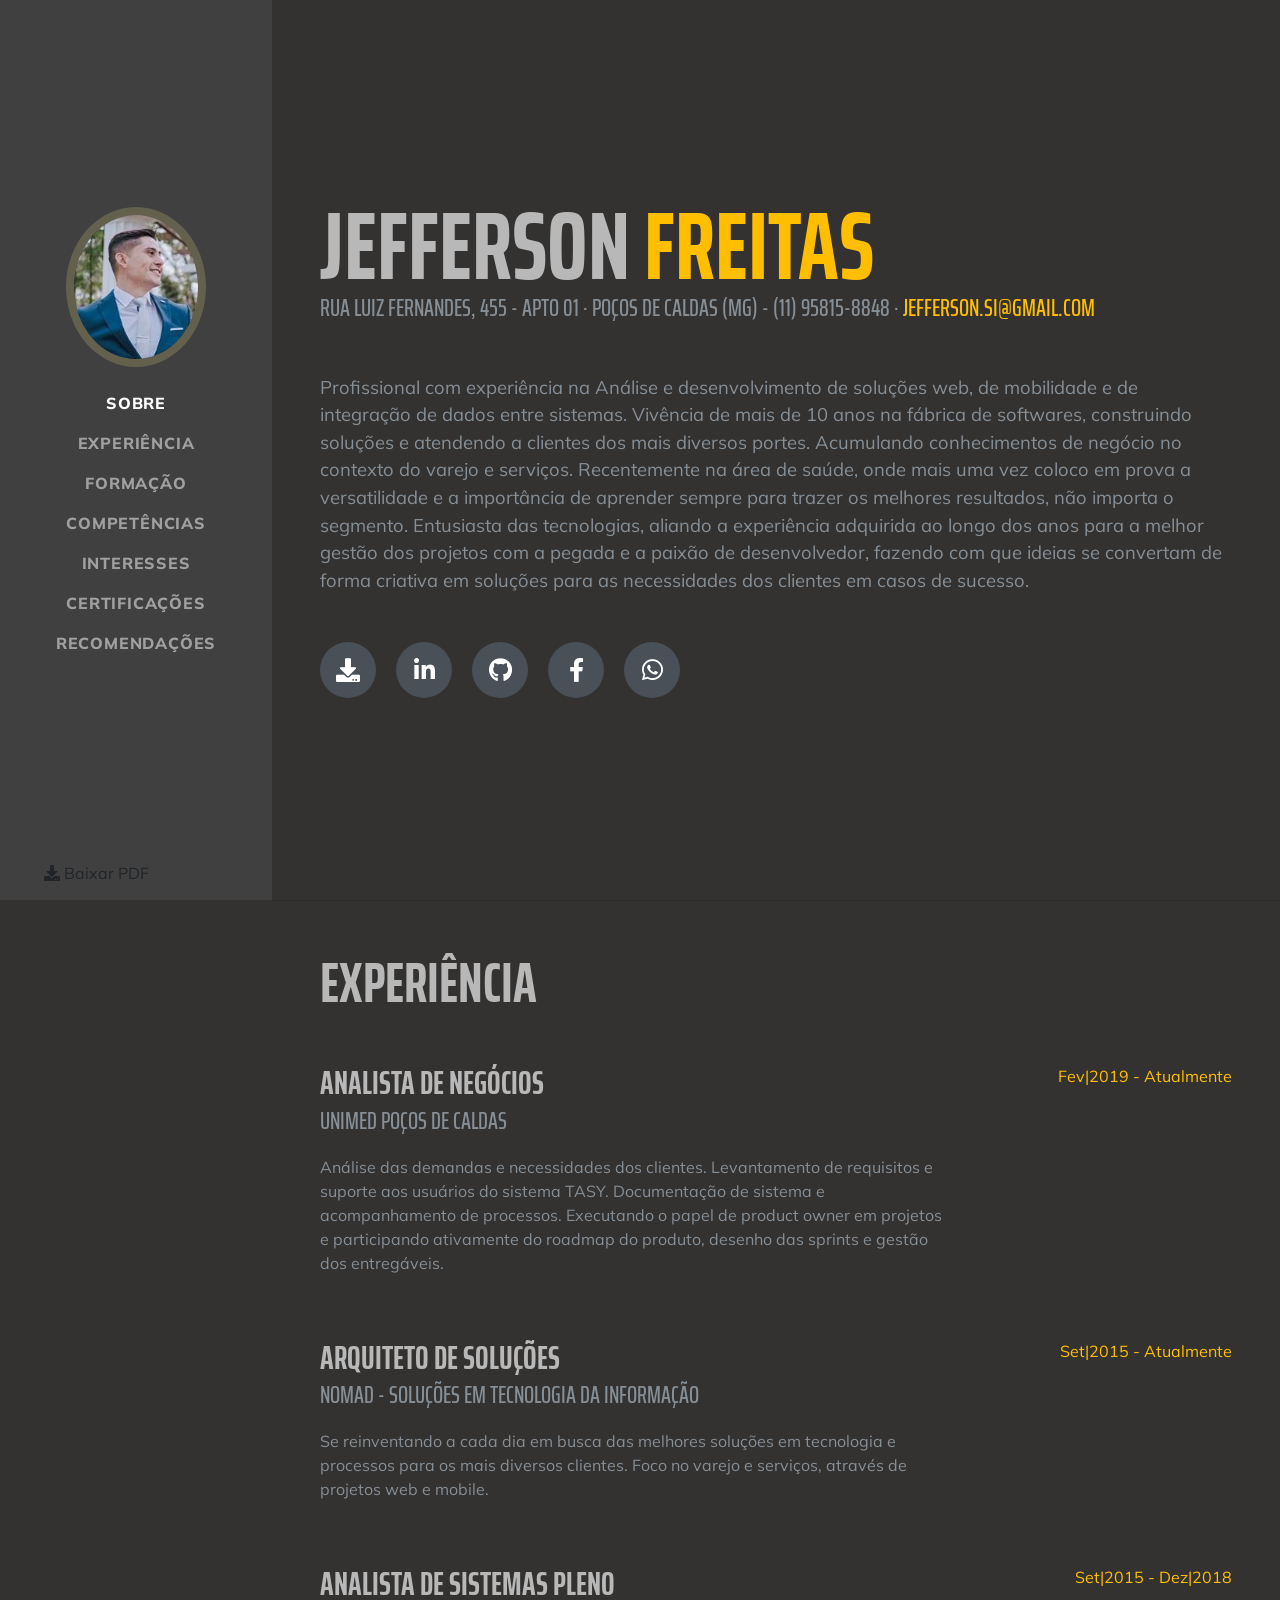
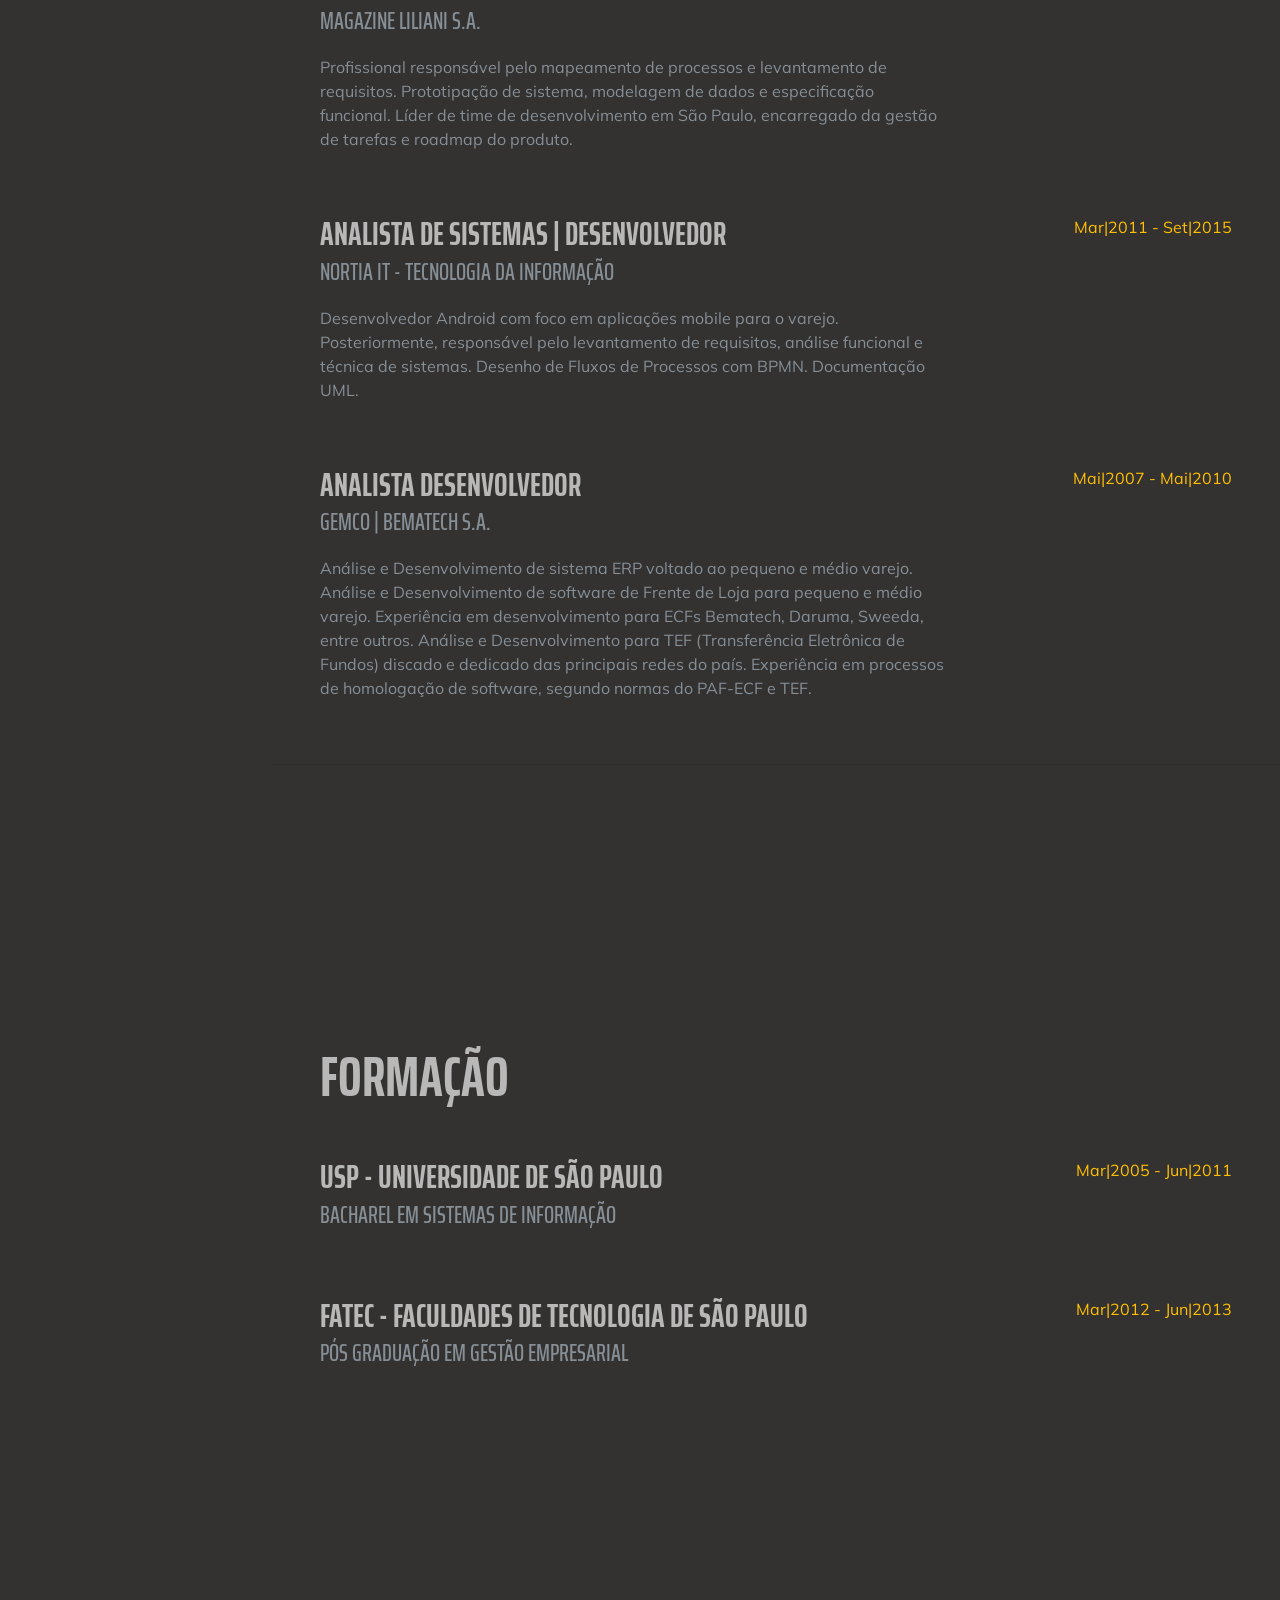
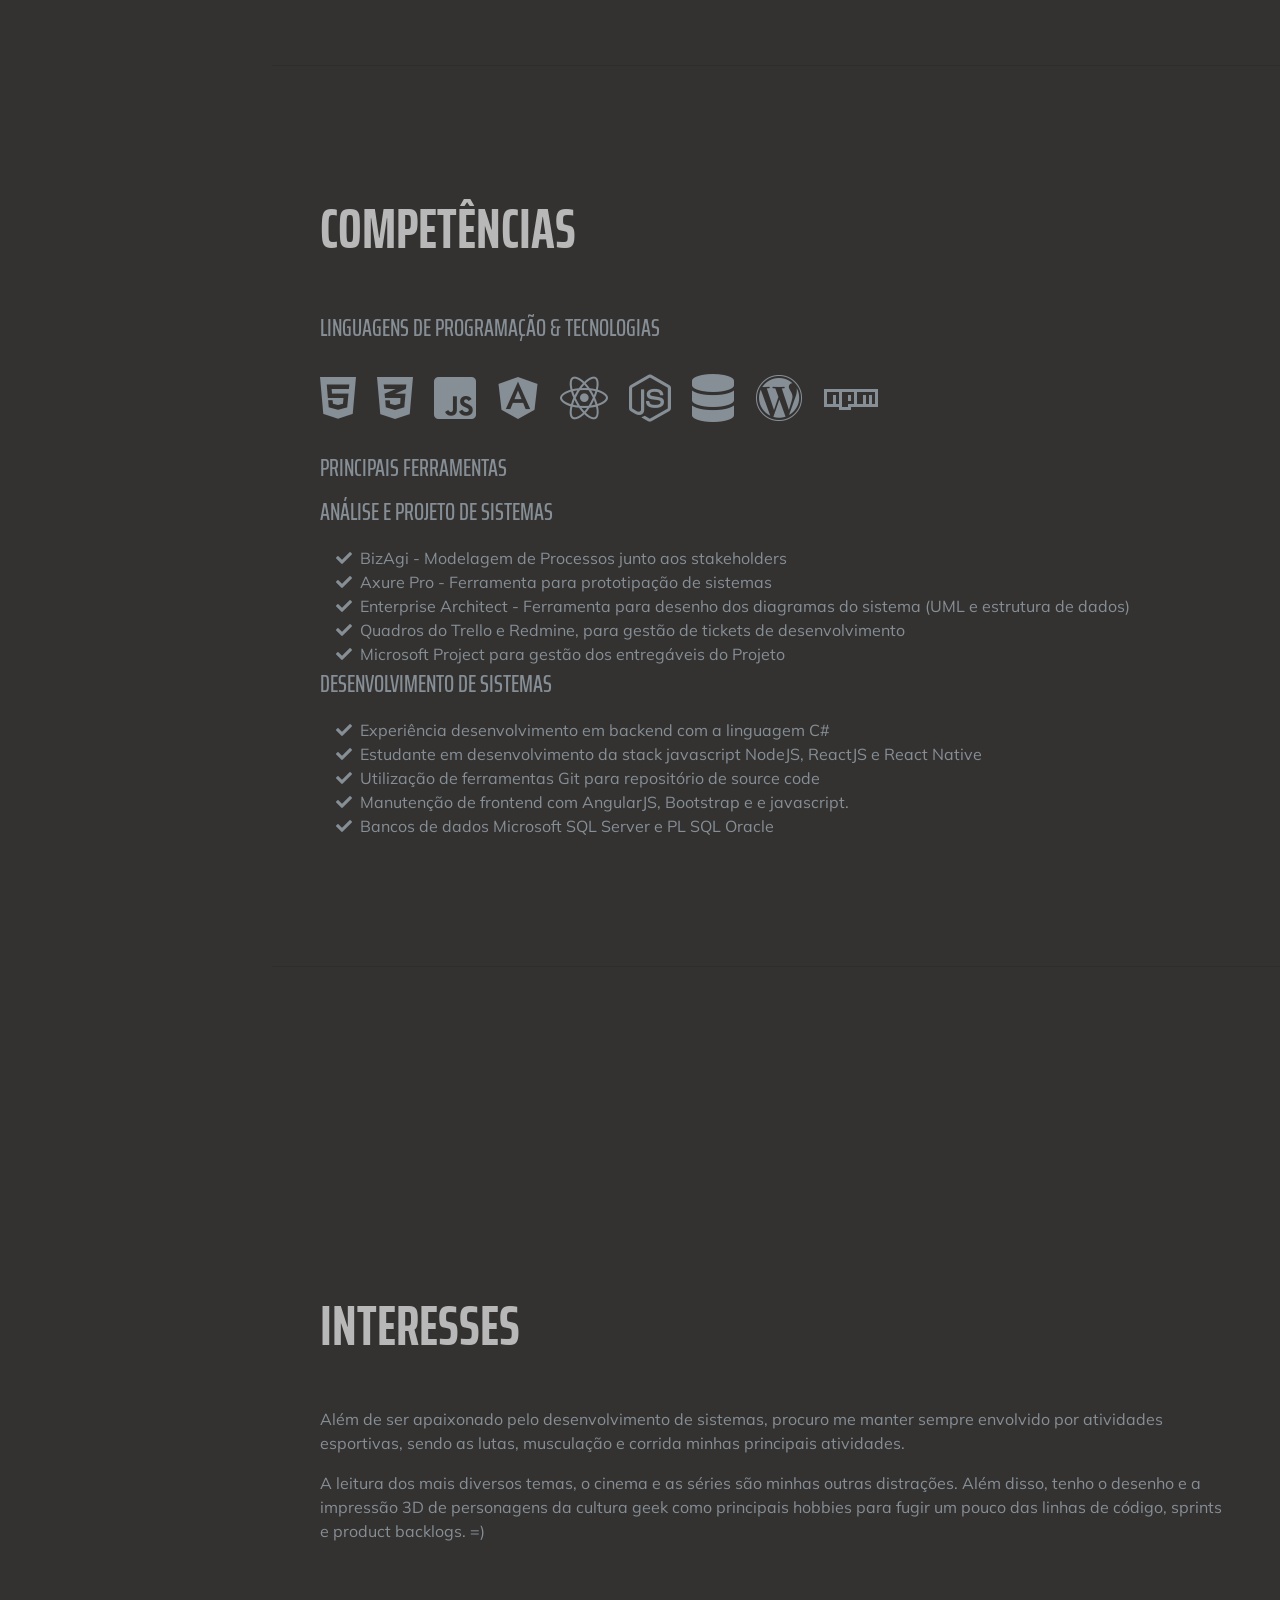
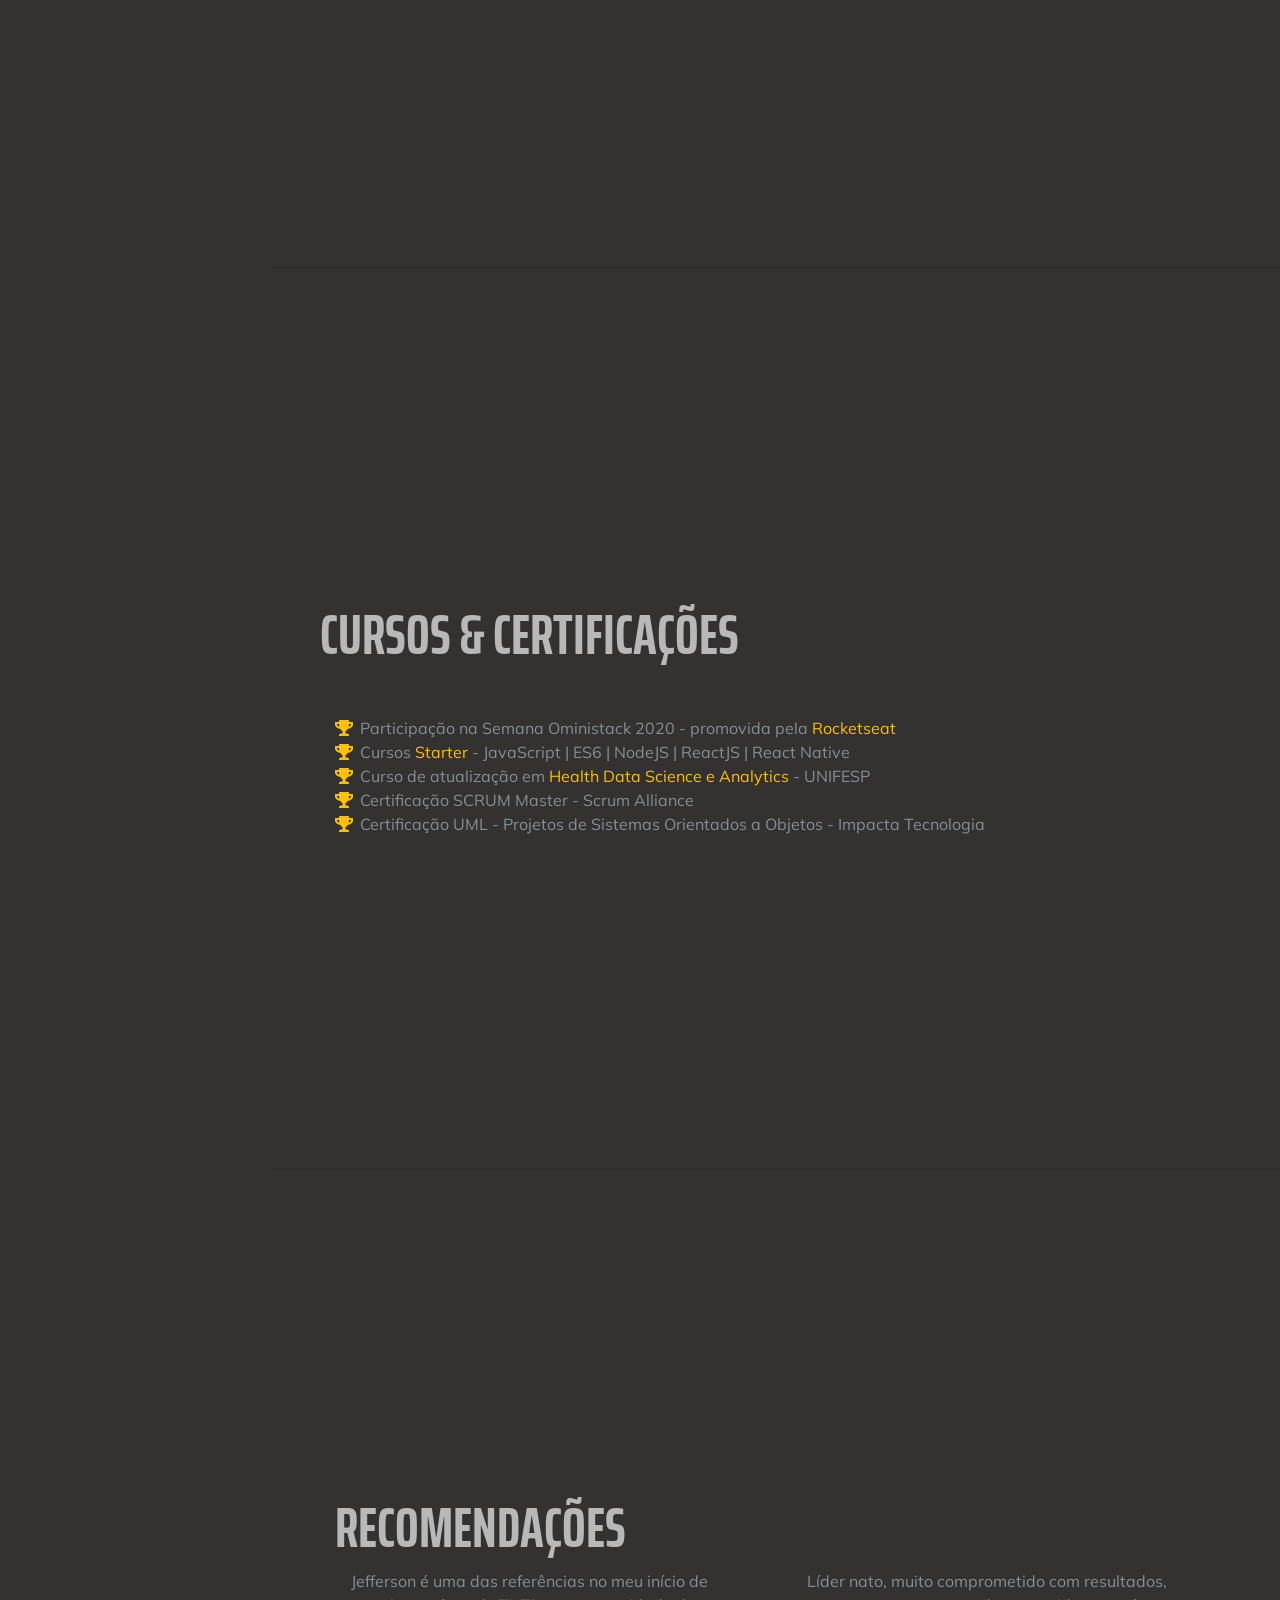
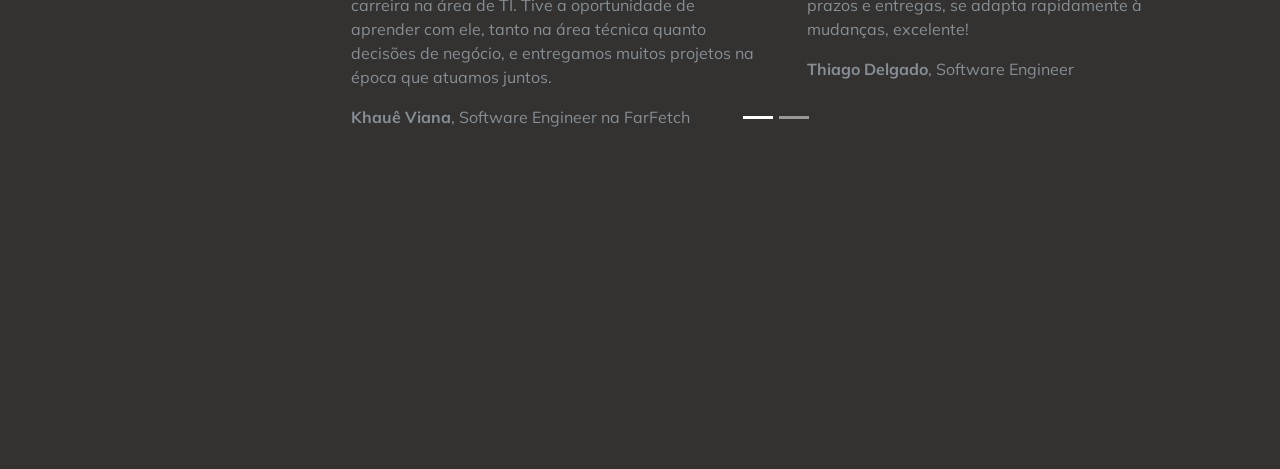
==== commit af5bb27b: "Criada seção de Recomendações." ====
--- a/index.html
+++ b/index.html
@@ -56,12 +56,19 @@
         <li class="nav-item">
           <a class="nav-link js-scroll-trigger" href="#awards">Certificações</a>
         </li>
+        <li class="nav-item">
+          <a class="nav-link js-scroll-trigger" href="#testimonials">Recomendações</a>
+        </li>
       </ul>
     </div>
+    <div class="container-fluid align-content-center">
+      <a href="./doc/JeffersonFreitas.pdf" class="btn"><i class="fa fa-download"></i> Baixar PDF</a>
+    </div>
   </nav>
 
   <div class="container-fluid p-0">
 
+    <!-- Sessão principal -->
     <section class="resume-section p-3 p-lg-5 d-flex align-items-center" id="about">
       <div class="w-100">
         <h1 class="mb-0">Jefferson
@@ -79,24 +86,27 @@
           em casos de sucesso.
         </p>
         <div class="social-icons">
+          <a href="./doc/JeffersonFreitas.pdf">
+            <i class="fa fa-download"></i>
+          </a>
           <a href="https://www.linkedin.com/in/jeffersonabfreitas/">
             <i class="fab fa-linkedin-in"></i>
           </a>
           <a href="https://github.com/JeffersonGitHub">
             <i class="fab fa-github"></i>
           </a>
-          <!-- <a href="#">
-            <i class="fab fa-twitter"></i>
-          </a> -->
           <a href="https://www.facebook.com/jefferson.freitas">
             <i class="fab fa-facebook-f"></i>
           </a>
-        </div>
-      </div>
-    </section>
-
-    <hr class="m-0">
-
+          <a href="https://api.whatsapp.com/send?phone=+5511958158848">
+            <i class="fab fa-whatsapp"></i>
+          </a>
+        </div>
+      </div>
+    </section>
+
+    <hr class="m-0">
+    <!-- Experiencias -->
     <section class="resume-section p-3 p-lg-5 d-flex justify-content-center" id="experience">
       <div class="w-100">
         <h2 class="mb-5">Experiência</h2>
@@ -176,7 +186,7 @@
     </section>
 
     <hr class="m-0">
-
+    <!-- Formação -->
     <section class="resume-section p-3 p-lg-5 d-flex align-items-center" id="education">
       <div class="w-100">
         <h2 class="mb-5">Formação</h2>
@@ -205,7 +215,7 @@
     </section>
 
     <hr class="m-0">
-
+    <!-- Skills -->
     <section class="resume-section p-3 p-lg-5 d-flex align-items-center" id="skills">
       <div class="w-100">
         <h2 class="mb-5">Competências</h2>
@@ -241,26 +251,49 @@
           </li>
         </ul>
 
-        <div class="subheading mb-3">Workflow</div>
+        <div class="subheading mb-2">PRINCIPAIS FERRAMENTAS</div>
+        <div class="subheading mb-3">Análise e Projeto de Sistemas</div>
         <ul class="fa-ul mb-0">
           <li>
             <i class="fa-li fa fa-check"></i>
-            Mobile-First, Responsive Design</li>
-          <li>
-            <i class="fa-li fa fa-check"></i>
-            Cross Browser Testing &amp; Debugging</li>
-          <li>
-            <i class="fa-li fa fa-check"></i>
-            Cross Functional Teams</li>
-          <li>
-            <i class="fa-li fa fa-check"></i>
-            Agile Development &amp; Scrum</li>
+            BizAgi - Modelagem de Processos junto aos stakeholders</li>
+          <li>
+            <i class="fa-li fa fa-check"></i>
+            Axure Pro - Ferramenta para prototipação de sistemas</li>
+          <li>
+            <i class="fa-li fa fa-check"></i>
+            Enterprise Architect - Ferramenta para desenho dos diagramas do sistema (UML e estrutura de dados)</li>
+          <li>
+            <i class="fa-li fa fa-check"></i>
+            Quadros do Trello e Redmine, para gestão de tickets de desenvolvimento</li>
+          <li>
+            <i class="fa-li fa fa-check"></i>
+            Microsoft Project para gestão dos entregáveis do Projeto</li>
         </ul>
-      </div>
-    </section>
-
-    <hr class="m-0">
-
+
+        <div class="subheading mb-3">Desenvolvimento de Sistemas</div>
+        <ul class="fa-ul mb-0">
+          <li>
+            <i class="fa-li fa fa-check"></i>
+            Experiência desenvolvimento em backend com a linguagem C#</li>
+          <li>
+            <i class="fa-li fa fa-check"></i>
+            Estudante em desenvolvimento da stack javascript NodeJS, ReactJS e React Native</li>
+          <li>
+            <i class="fa-li fa fa-check"></i>
+            Utilização de ferramentas Git para repositório de source code</li>
+          <li>
+            <i class="fa-li fa fa-check"></i>
+            Manutenção de frontend com AngularJS, Bootstrap e e javascript.</li>
+          <li>
+            <i class="fa-li fa fa-check"></i>
+            Bancos de dados Microsoft SQL Server e PL SQL Oracle</li>
+        </ul>
+      </div>
+    </section>
+
+    <hr class="m-0">
+    <!-- Interesses -->
     <section class="resume-section p-3 p-lg-5 d-flex align-items-center" id="interests">
       <div class="w-100">
         <h2 class="mb-5">Interesses</h2>
@@ -270,14 +303,20 @@
     </section>
 
     <hr class="m-0">
-
+    <!-- Cursos e Certificações -->
     <section class="resume-section p-3 p-lg-5 d-flex align-items-center" id="awards">
       <div class="w-100">
         <h2 class="mb-5">Cursos &amp; Certificações</h2>
         <ul class="fa-ul mb-0">
           <li>
             <i class="fa-li fa fa-trophy text-warning"></i>
-            Curso de atualização em Health Data Science e Analytics - UNIFESP</li>
+            Participação na Semana Oministack 2020 - promovida pela <a href="https://rocketseat.com.br/">Rocketseat</a></li>
+          <li>
+            <i class="fa-li fa fa-trophy text-warning"></i>
+            Cursos <a href="https://rocketseat.com.br/starter">Starter</a> - JavaScript | ES6 | NodeJS | ReactJS | React Native</li>
+          <li>
+            <i class="fa-li fa fa-trophy text-warning"></i>
+            Curso de atualização em <a href="https://bit.ly/2X6DzwD">Health Data Science e Analytics</a> - UNIFESP</li>
           <li>
             <i class="fa-li fa fa-trophy text-warning"></i>
             Certificação SCRUM Master - Scrum Alliance</li>
@@ -288,6 +327,96 @@
       </div>
     </section>
 
+    <hr class="m-0">
+    <!-- Indicações -->
+    <section class="resume-section p-3 p-lg-5 d-flex align-items-center" id="testimonials">
+    <div class="container">
+      <div class="row">
+        <div class="col-sm-12">
+          <h2>Recomendações</h2>
+          <div id="myCarousel" class="carousel slide" data-ride="carousel">
+            <!-- Carousel indicators -->
+            <ol class="carousel-indicators">
+              <li data-target="#myCarousel" data-slide-to="0" class="active"></li>
+              <li data-target="#myCarousel" data-slide-to="1"></li>
+              <!-- <li data-target="#myCarousel" data-slide-to="2"></li> -->
+            </ol>   
+            <!-- Wrapper for carousel items -->
+            <div class="carousel-inner">
+              <div class="item carousel-item active">
+                <div class="row">
+                  <div class="col-sm-6">
+                    <div class="media">
+                      <div class="media-left d-flex mr-3">
+                        <a href="#">
+                          <img src="./img/customer/khaue.jpg" alt="">
+                        </a>
+                      </div>
+                      <div class="media-body">
+                        <div class="testimonial">
+                          <p>Jefferson é uma das referências no meu início de carreira na área de TI. Tive a oportunidade de aprender com ele, tanto na área técnica quanto decisões de negócio, e entregamos muitos projetos na época que atuamos juntos.</p>
+                          <p class="overview"><b>Khauê Viana</b>, Software Engineer na FarFetch</p>
+                        </div>
+                      </div>
+                    </div>
+                  </div>
+                  <div class="col-sm-6">
+                    <div class="media">
+                      <div class="media-left d-flex mr-3">
+                        <a href="#">
+                          <img src="./img/customer/thiago.jpg" alt="">
+                        </a>
+                      </div>
+                      <div class="media-body">
+                        <div class="testimonial">
+                          <p>Líder nato, muito comprometido com resultados, prazos e entregas, se adapta rapidamente à mudanças, excelente!</p>
+                          <p class="overview"><b>Thiago Delgado</b>, Software Engineer</p>
+                        </div>
+                      </div>
+                    </div>
+                  </div>
+                </div>			
+              </div>
+              <div class="item carousel-item">
+                <div class="row">
+                  <div class="col-sm-6">
+                    <div class="media">
+                      <div class="media-left d-flex mr-3">
+                        <a href="#">
+                          <img src="./img/customer/sergio.jpg" alt="">
+                        </a>
+                      </div>
+                      <div class="media-body">
+                        <div class="testimonial">
+                          <p>Excelente profissional, comprometido, sensato e preza muito pela qualidade de suas entregas.</p>
+                          <p class="overview"><b>Sérgio Pasqualino</b>, Software Architect na CI&T</p>
+                        </div>
+                      </div>
+                    </div>
+                  </div>
+                  <div class="col-sm-6">
+                    <div class="media">
+                      <div class="media-left d-flex mr-3">
+                        <a href="#">
+                          <img src="./img/customer/canavarro.jpg" alt="">
+                        </a>
+                      </div>
+                      <div class="media-body">
+                        <div class="testimonial">
+                          <p>É um profissional diferenciado que gosta do que faz!</p>
+                          <p class="overview"><b>Carlos Canavarro</b>, Engenheiro Agrônomo na Agran - Agrobusiness</p>
+                        </div>
+                      </div>
+                    </div>
+                  </div>
+                </div>			
+              </div>
+            </div>
+          </div>
+        </div>
+      </div>
+    </div>
+    </section>
   </div>
 
   <!-- Bootstrap core JavaScript -->
--- a/css/resume_dark.css
+++ b/css/resume_dark.css
@@ -0,0 +1,183 @@
+/*!
+ * Start Bootstrap - Resume v5.0.8 (https://startbootstrap.com/template-overviews/resume)
+ * Copyright 2013-2019 Start Bootstrap
+ * Licensed under MIT (https://github.com/BlackrockDigital/startbootstrap-resume/blob/master/LICENSE)
+ */
+
+ body {
+  font-family: 'Muli', -apple-system, BlinkMacSystemFont, 'Segoe UI', Roboto, 'Helvetica Neue', Arial, sans-serif, 'Apple Color Emoji', 'Segoe UI Emoji', 'Segoe UI Symbol', 'Noto Color Emoji';
+  padding-top: 54px;
+  color: #868e96;
+  background-color: #333230;
+}
+
+@media (min-width: 992px) {
+  body {
+    padding-top: 0;
+    padding-left: 17rem;
+  }
+}
+
+h1,
+h2,
+h3,
+h4,
+h5,
+h6 {
+  font-family: 'Saira Extra Condensed', -apple-system, BlinkMacSystemFont, 'Segoe UI', Roboto, 'Helvetica Neue', Arial, sans-serif, 'Apple Color Emoji', 'Segoe UI Emoji', 'Segoe UI Symbol', 'Noto Color Emoji';
+  font-weight: 700;
+  text-transform: uppercase;
+  color: rgb(184, 184, 184);
+}
+
+h1 {
+  font-size: 6rem;
+  line-height: 5.5rem;
+}
+
+h2 {
+  font-size: 3.5rem;
+}
+
+h3 {
+  font-size: 2rem;
+}
+
+p.lead {
+  font-size: 1.15rem;
+  font-weight: 400;
+}
+
+.subheading {
+  text-transform: uppercase;
+  font-weight: 500;
+  font-family: 'Saira Extra Condensed', -apple-system, BlinkMacSystemFont, 'Segoe UI', Roboto, 'Helvetica Neue', Arial, sans-serif, 'Apple Color Emoji', 'Segoe UI Emoji', 'Segoe UI Symbol', 'Noto Color Emoji';
+  font-size: 1.5rem;
+}
+
+.social-icons a {
+  display: inline-block;
+  height: 3.5rem;
+  width: 3.5rem;
+  background-color: #495057;
+  color: #fff !important;
+  border-radius: 100%;
+  text-align: center;
+  font-size: 1.5rem;
+  line-height: 3.5rem;
+  margin-right: 1rem;
+}
+
+.social-icons a:last-child {
+  margin-right: 0;
+}
+
+.social-icons a:hover {
+  background-color: #ffbf00;
+}
+
+.dev-icons {
+  font-size: 3rem;
+}
+
+.dev-icons .list-inline-item i:hover {
+  color: #ffbf00;
+}
+
+#sideNav .navbar-nav .nav-item .nav-link {
+  font-weight: 800;
+  letter-spacing: 0.05rem;
+  text-transform: uppercase;
+}
+
+#sideNav .navbar-toggler:focus {
+  outline-color: rgb(238, 224, 134);
+}
+
+#sideNav .nav-link {
+  font-weight: bold;
+}
+
+@media (min-width: 992px) {
+  #sideNav {
+    text-align: center;
+    position: fixed;
+    top: 0;
+    left: 0;
+    display: flex;
+    flex-direction: column;
+    width: 17rem;
+    height: 100vh;
+    background-color: #252525;
+  }
+  
+  #sideNav .navbar-brand {
+    display: flex;
+    margin: auto auto 0;
+    padding: 0.5rem;
+  }
+  #sideNav .navbar-brand .img-profile {
+    max-width: 10rem;
+    max-height: 10rem;
+    border: 0.5rem solid rgb(238, 224, 134, 0.2);
+  }
+  #sideNav .navbar-collapse {
+    display: flex;
+    align-items: flex-start;
+    flex-grow: 0;
+    width: 100%;
+    margin-bottom: auto;
+  }
+  #sideNav .navbar-collapse .navbar-nav {
+    flex-direction: column;
+    width: 100%;
+  }
+  #sideNav .navbar-collapse .navbar-nav .nav-item {
+    display: block;
+  }
+  #sideNav .navbar-collapse .navbar-nav .nav-item .nav-link {
+    display: block;
+  }
+}
+
+section.resume-section {
+  padding-top: 5rem !important;
+  padding-bottom: 5rem !important;
+  max-width: 75rem;
+}
+
+section.resume-section .resume-item .resume-date {
+  min-width: none;
+}
+
+@media (min-width: 768px) {
+  section.resume-section {
+    min-height: 100vh;
+  }
+  section.resume-section .resume-item .resume-date {
+    min-width: 18rem;
+  }
+}
+
+@media (min-width: 992px) {
+  section.resume-section {
+    padding-top: 3rem !important;
+    padding-bottom: 3rem !important;
+  }
+}
+
+.bg-primary {
+  background-color: #404040 !important;
+}
+
+.text-primary {
+  color: #ffbf00 !important;
+}
+
+a {
+  color: #ffbf00;
+}
+
+a:hover, a:focus, a:active {
+  color: #ffbf00;
+}
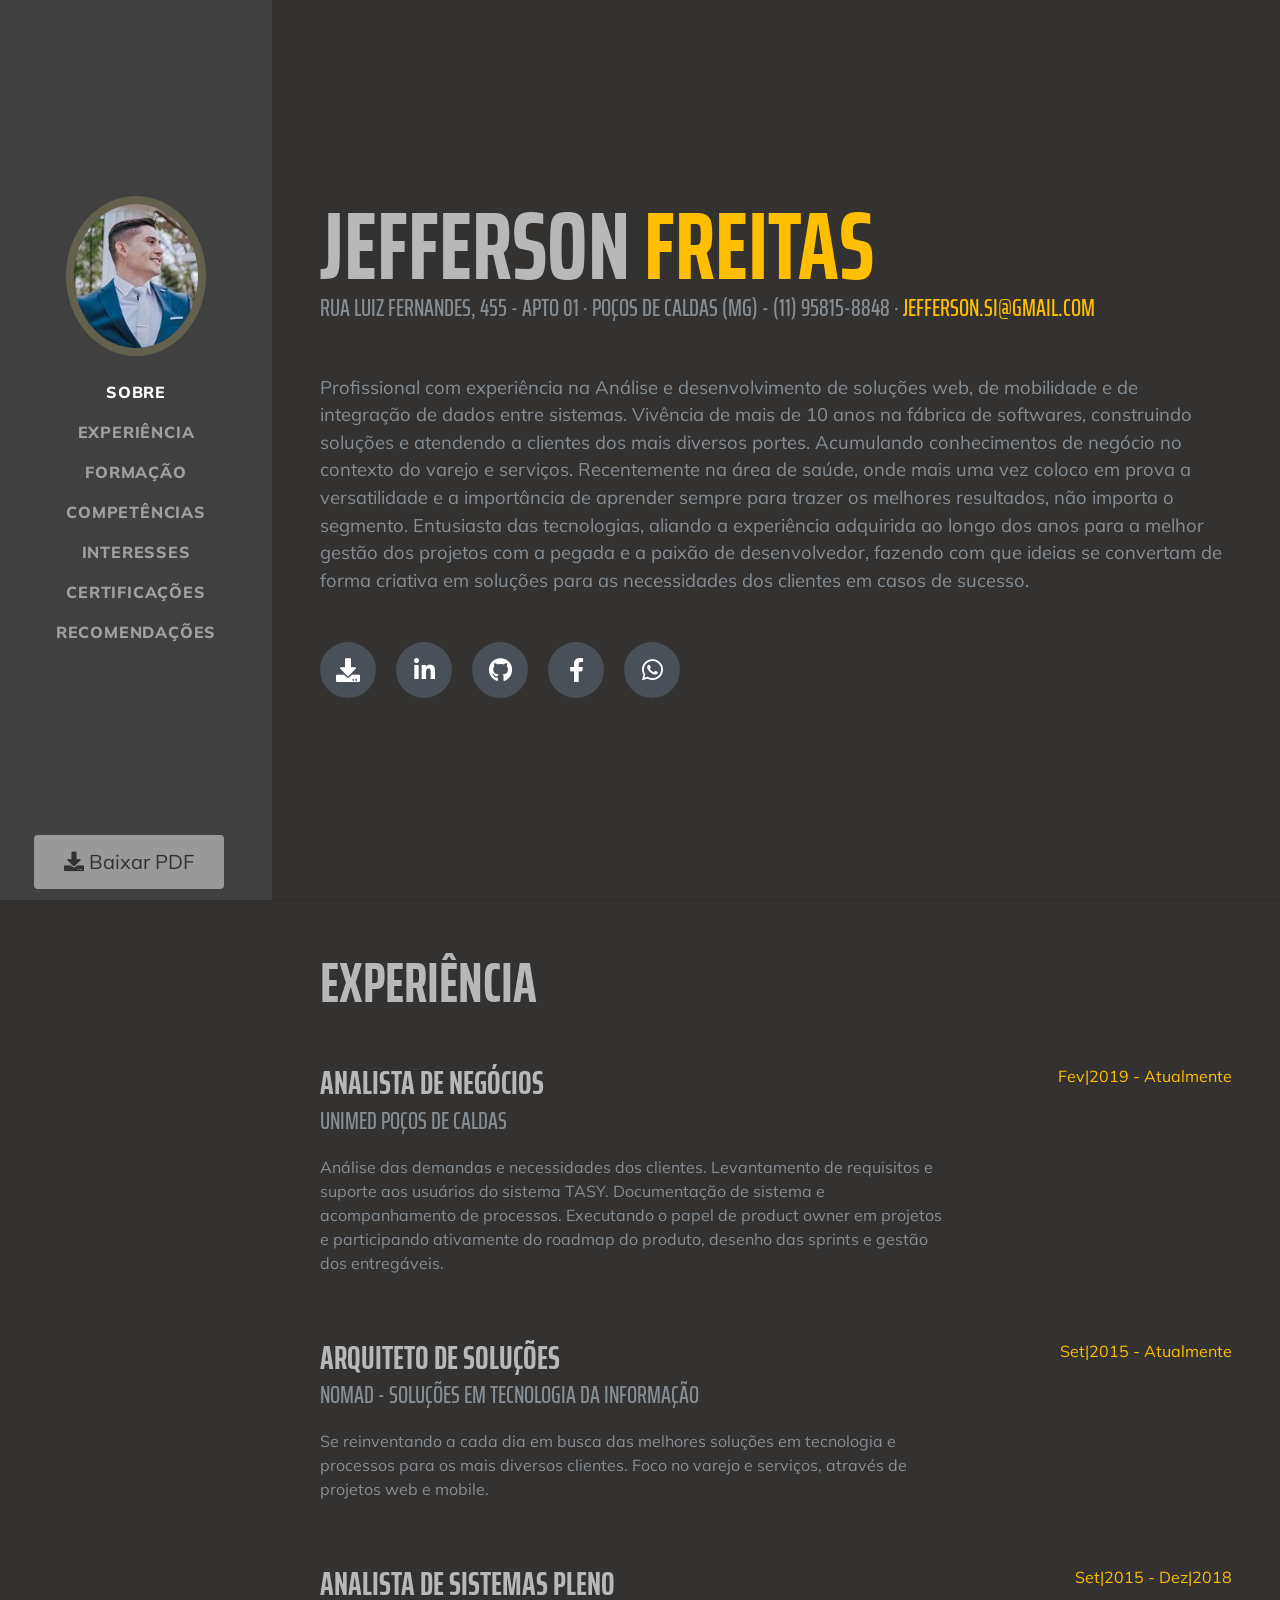
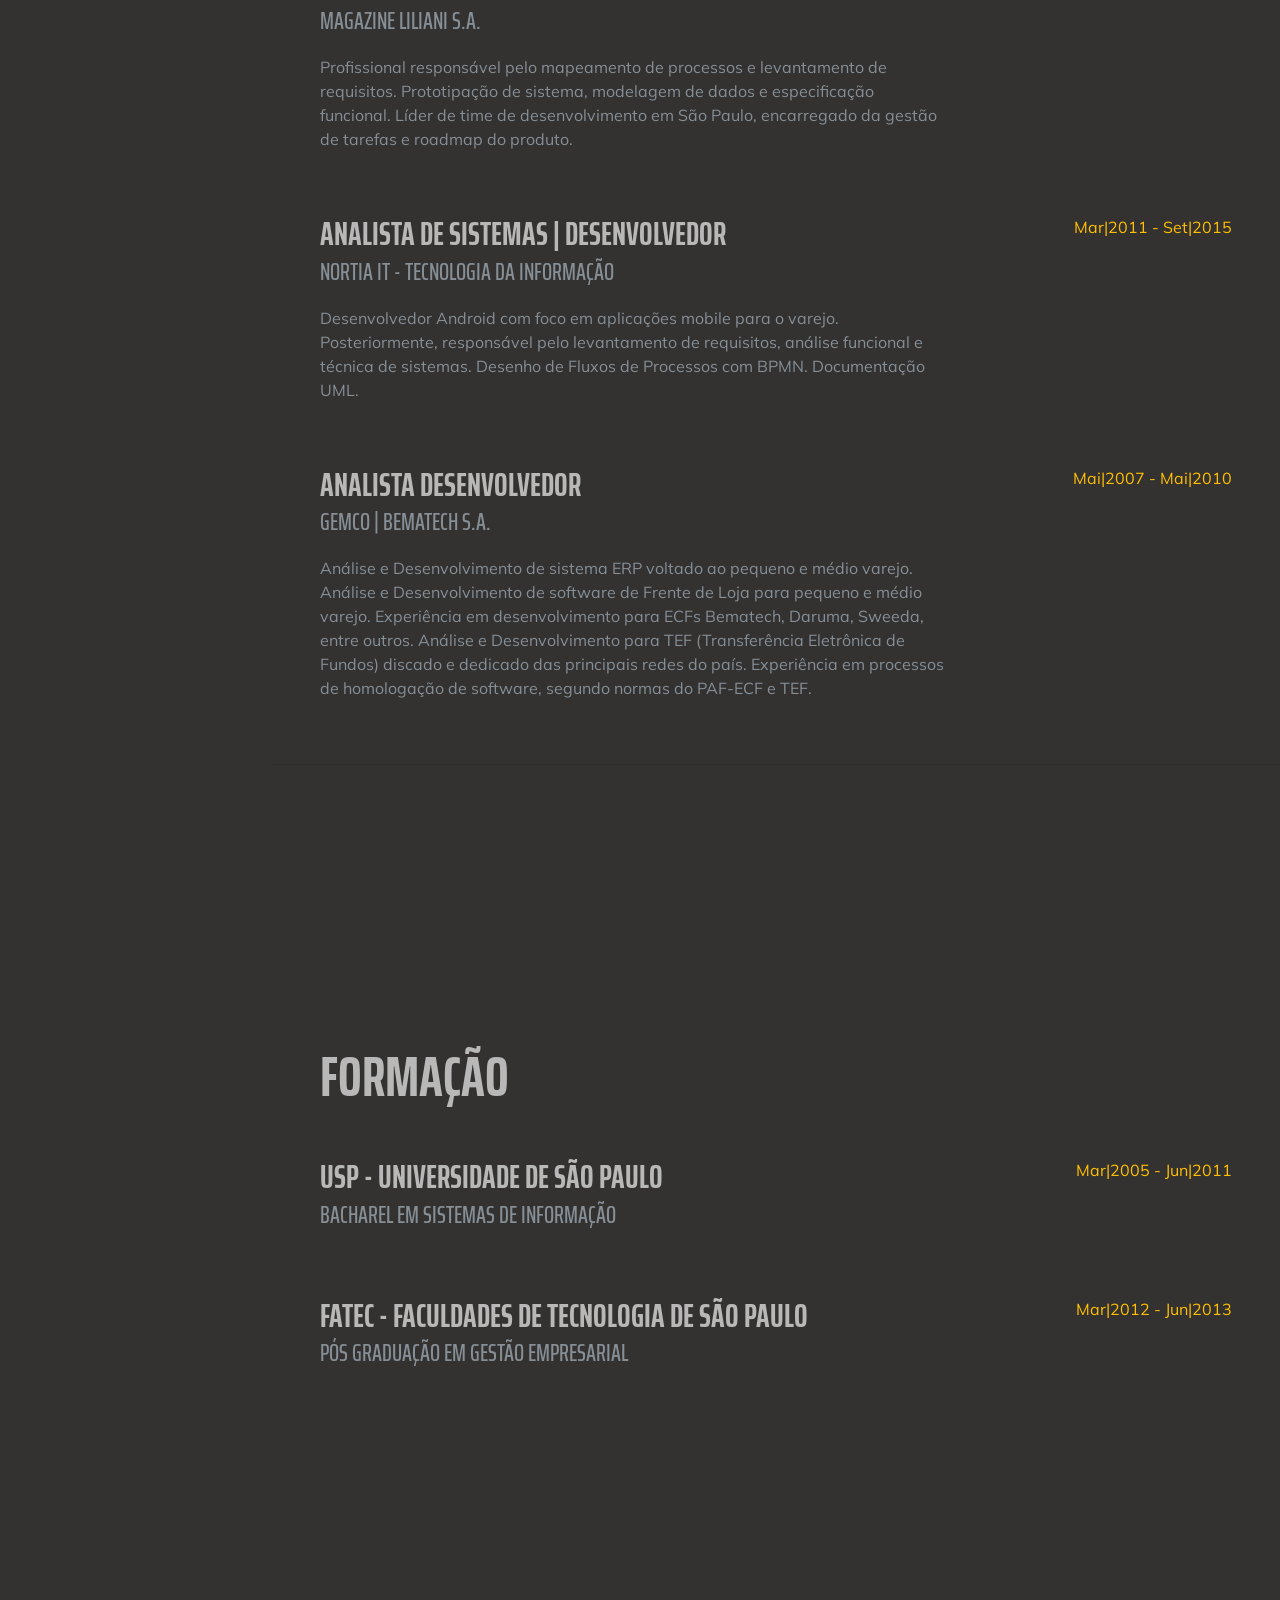
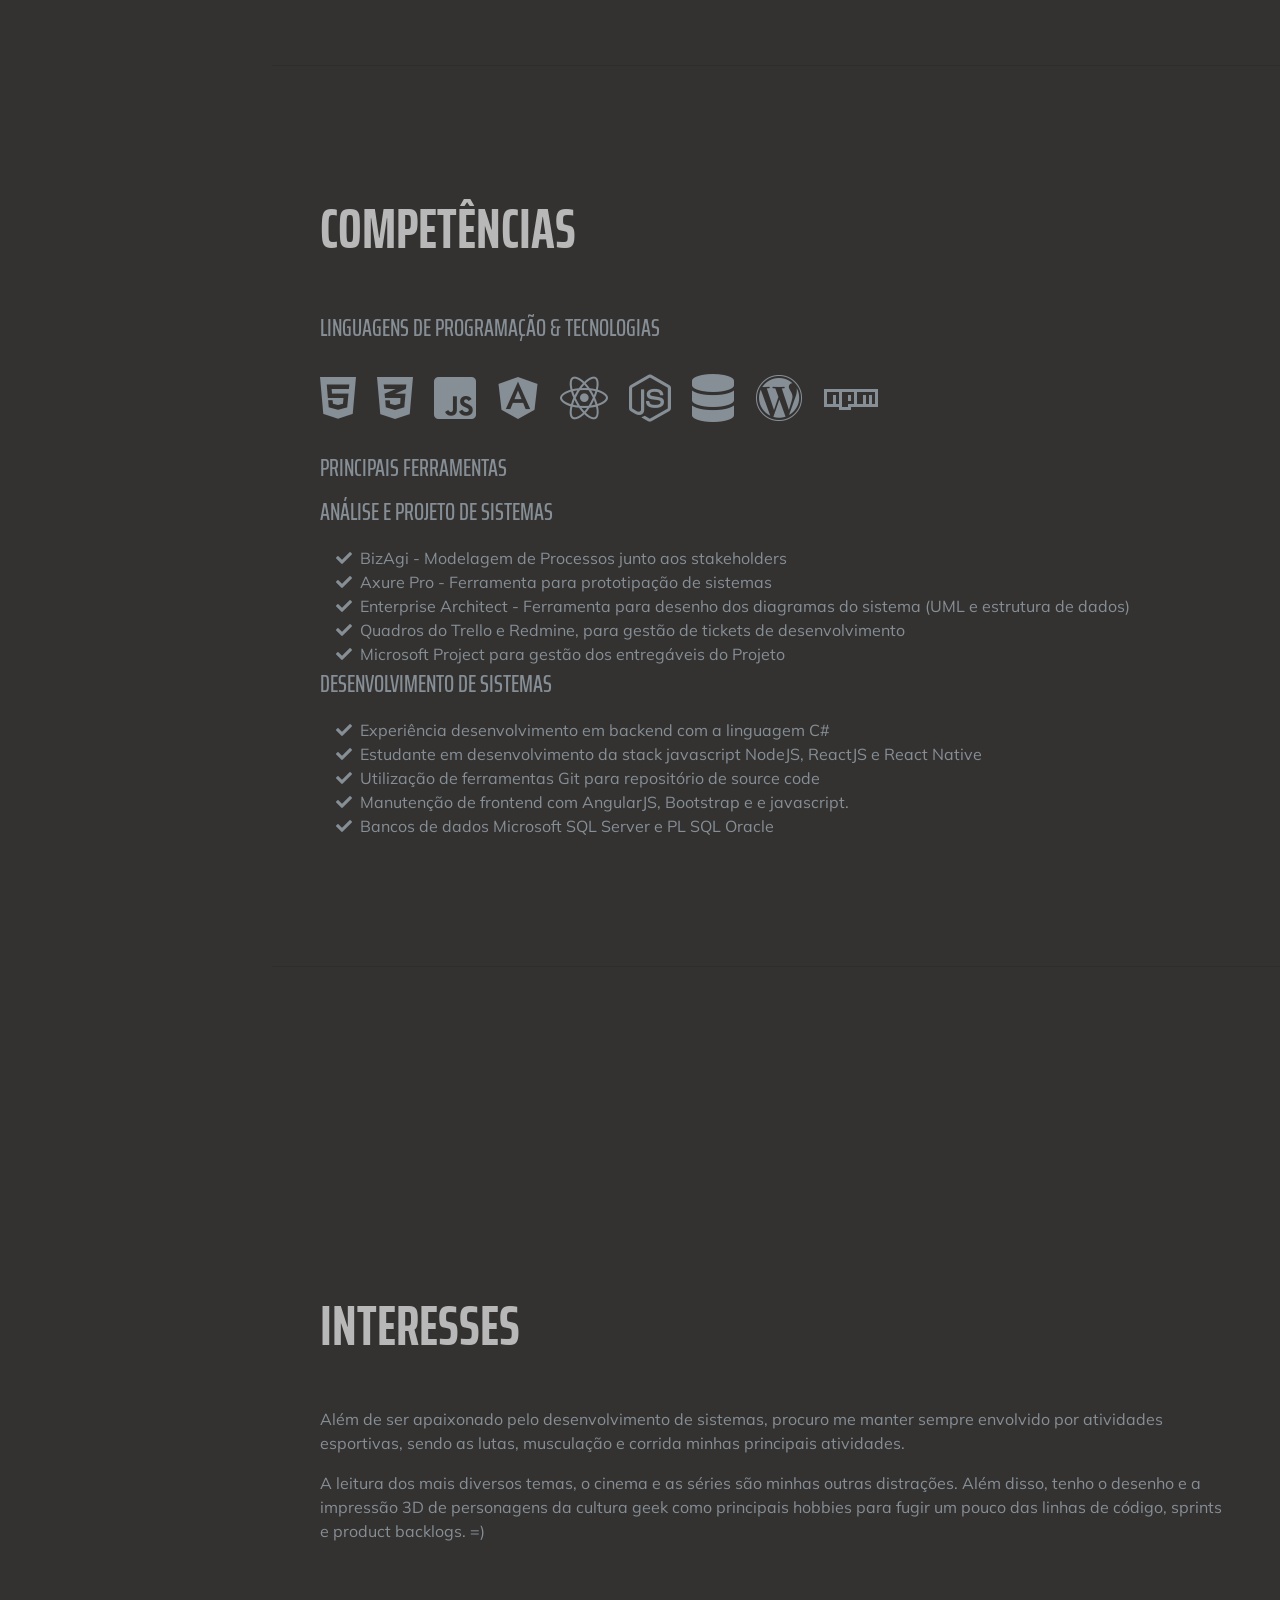
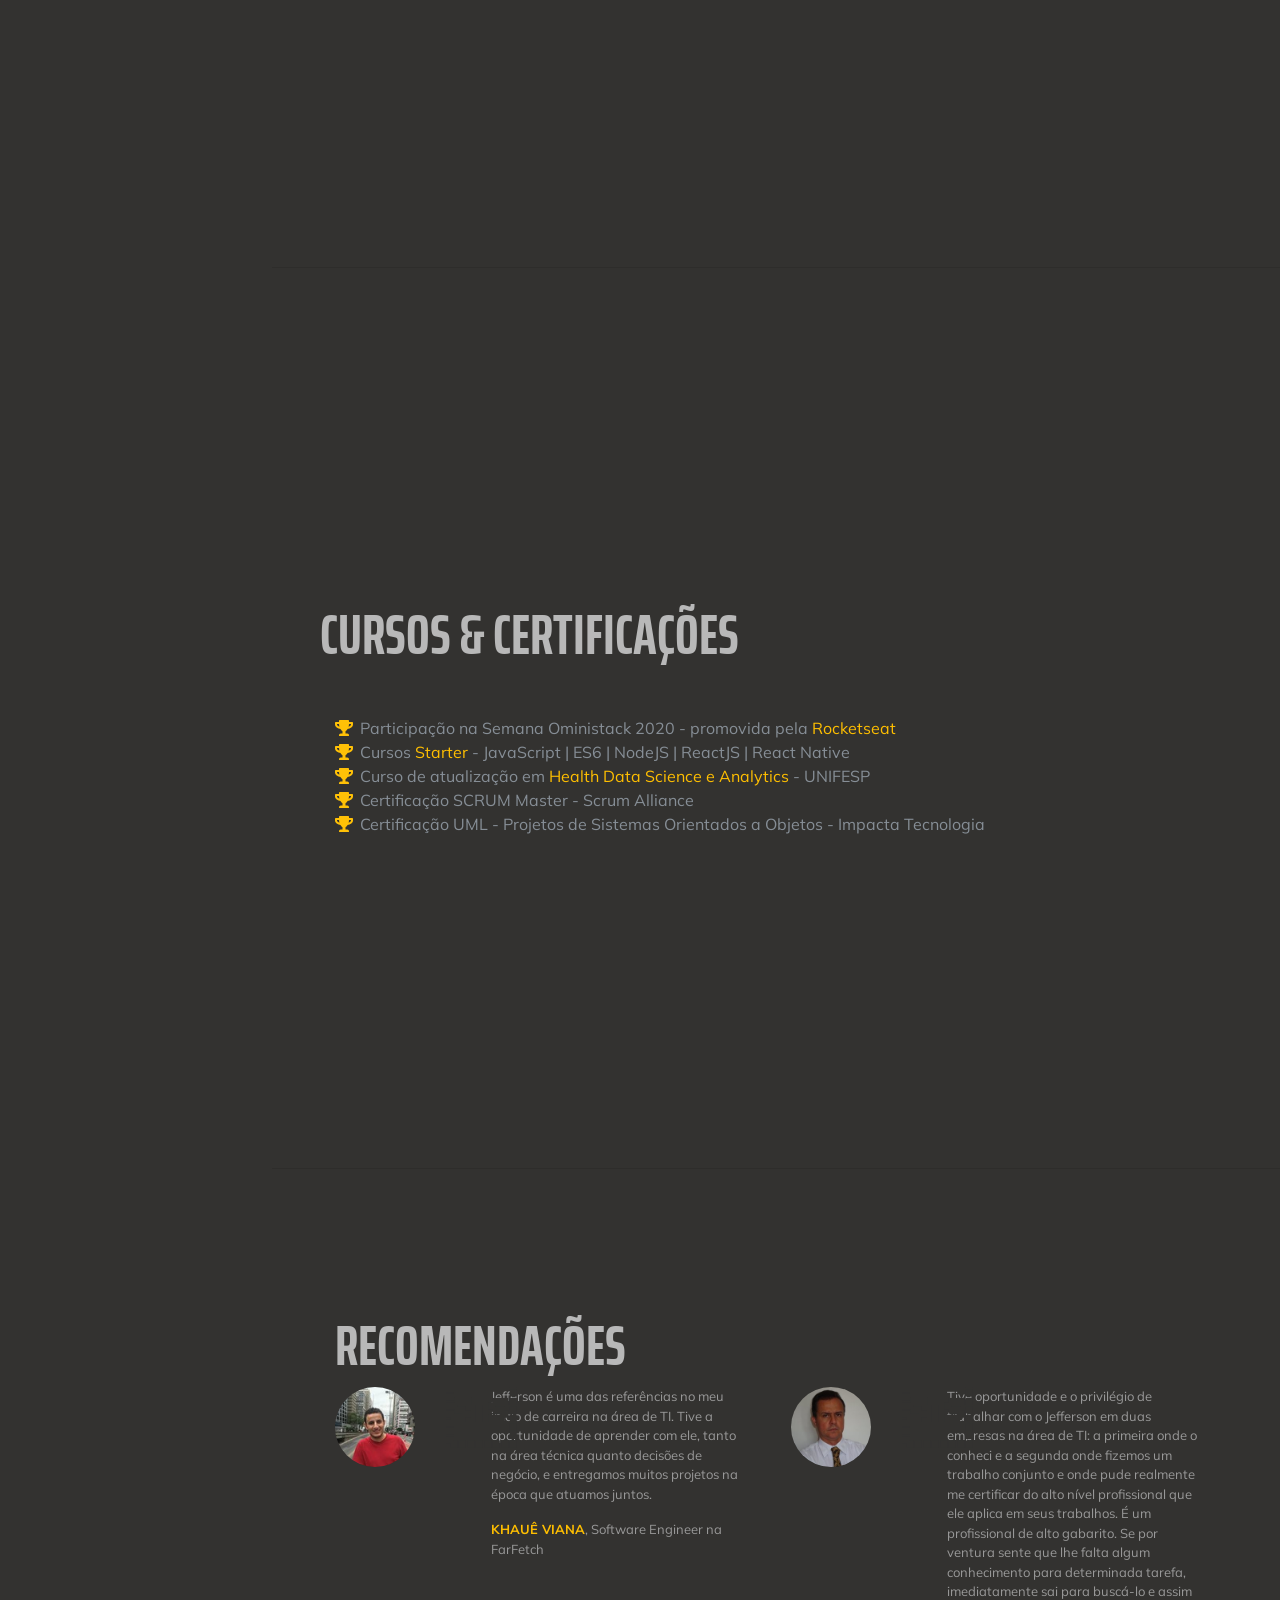
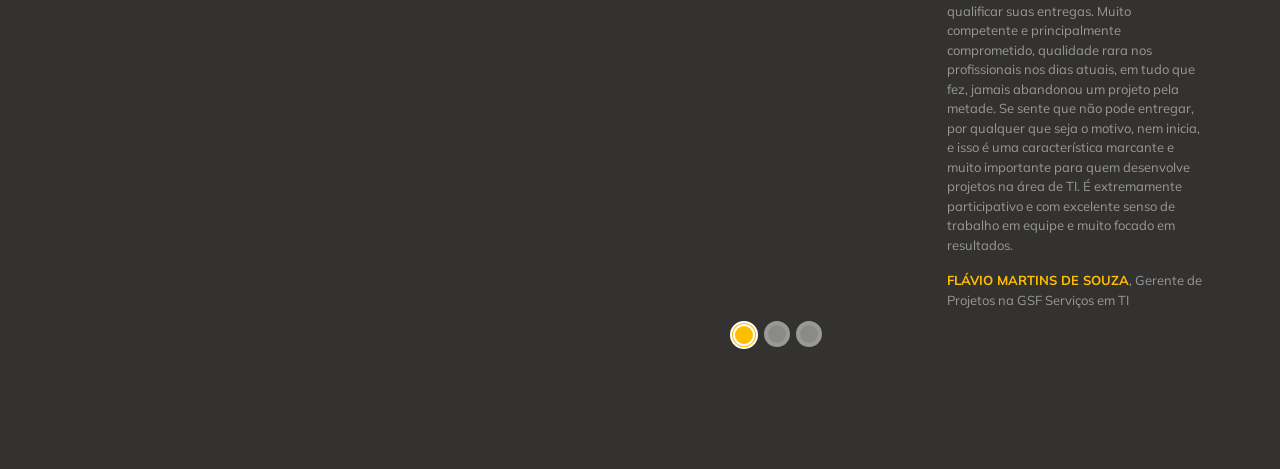
==== commit ed5de5a5: "Depoimento Flávio Martins" ====
--- a/index.html
+++ b/index.html
@@ -339,7 +339,7 @@
             <ol class="carousel-indicators">
               <li data-target="#myCarousel" data-slide-to="0" class="active"></li>
               <li data-target="#myCarousel" data-slide-to="1"></li>
-              <!-- <li data-target="#myCarousel" data-slide-to="2"></li> -->
+              <li data-target="#myCarousel" data-slide-to="2"></li>
             </ol>   
             <!-- Wrapper for carousel items -->
             <div class="carousel-inner">
@@ -364,13 +364,16 @@
                     <div class="media">
                       <div class="media-left d-flex mr-3">
                         <a href="#">
-                          <img src="./img/customer/thiago.jpg" alt="">
-                        </a>
-                      </div>
-                      <div class="media-body">
-                        <div class="testimonial">
-                          <p>Líder nato, muito comprometido com resultados, prazos e entregas, se adapta rapidamente à mudanças, excelente!</p>
-                          <p class="overview"><b>Thiago Delgado</b>, Software Engineer</p>
+                          <img src="./img/customer/flavio.jpg" alt="">
+                        </a>
+                      </div>
+                      <div class="media-body">
+                        <div class="testimonial">
+                          <p>Tive oportunidade e o privilégio de trabalhar com o Jefferson em duas empresas na área de TI: a primeira onde o conheci e a segunda onde fizemos um trabalho conjunto e onde pude realmente me certificar do alto nível profissional que ele aplica em seus trabalhos. 
+                            É um profissional de alto gabarito. Se por ventura sente que lhe falta algum conhecimento para determinada tarefa, imediatamente sai para buscá-lo e assim qualificar suas entregas.
+                            Muito competente e principalmente comprometido, qualidade rara nos profissionais nos dias atuais, em tudo que fez, jamais abandonou um projeto pela metade. 
+                            Se sente que não pode entregar, por qualquer que seja o motivo, nem inicia, e isso é uma característica marcante e muito importante para quem desenvolve projetos na área de TI. É extremamente participativo e com excelente senso de trabalho em equipe e muito focado em resultados.</p>
+                          <p class="overview"><b>Flávio Martins de Souza</b>, Gerente de Projetos na GSF Serviços em TI</p>
                         </div>
                       </div>
                     </div>
@@ -411,6 +414,41 @@
                   </div>
                 </div>			
               </div>
+              <div class="item carousel-item">
+                <!-- <div class="row">
+                  <div class="col-sm-6">
+                    <div class="media">
+                      <div class="media-left d-flex mr-3">
+                        <a href="#">
+                          <img src="./img/customer/khaue.jpg" alt="">
+                        </a>
+                      </div>
+                      <div class="media-body">
+                        <div class="testimonial">
+                          <p>Jefferson é uma das referências no meu início de carreira na área de TI. Tive a oportunidade de aprender com ele, tanto na área técnica quanto decisões de negócio, e entregamos muitos projetos na época que atuamos juntos.</p>
+                          <p class="overview"><b>Khauê Viana</b>, Software Engineer na FarFetch</p>
+                        </div>
+                      </div>
+                    </div>
+                  </div> -->
+                  <div class="col-sm-6">
+                    <div class="media">
+                      <div class="media-left d-flex mr-3">
+                        <a href="#">
+                          <img src="./img/customer/thiago.jpg" alt="">
+                        </a>
+                      </div>
+                      <div class="media-body">
+                        <div class="testimonial">
+                          <p>Líder nato, muito comprometido com resultados, prazos e entregas, se adapta rapidamente à mudanças, excelente!</p>
+                          <p class="overview"><b>Thiago Delgado</b>, Software Engineer</p>
+                        </div>
+                      </div>
+                    </div>
+                  </div>
+                </div>			
+              </div>
+
             </div>
           </div>
         </div>
--- a/css/resume_dark.css
+++ b/css/resume_dark.css
@@ -110,7 +110,7 @@
     height: 100vh;
     background-color: #252525;
   }
-  
+
   #sideNav .navbar-brand {
     display: flex;
     margin: auto auto 0;
@@ -181,3 +181,80 @@
 a:hover, a:focus, a:active {
   color: #ffbf00;
 }
+
+/* h2::after {
+	content: "";
+	width: 100px;
+	position: absolute;
+	margin: 0 auto;
+	height: 4px;
+	border-radius: 1px;
+	background: #495057;
+	left: 0;
+	right: 0;
+	bottom: -20px;
+} */
+
+.carousel .item {
+	color: #999;
+	overflow: hidden;
+    min-height: 120px;
+	font-size: 13px;
+}
+.carousel .media img {
+	width: 80px;
+	height: 80px;
+	display: block;
+	border-radius: 50%;
+}
+.carousel .testimonial {
+	padding: 0 15px 0 60px ;
+	position: relative;
+}
+.carousel .testimonial::before {
+	content: '\93';
+	color: #333230;
+	font-weight: bold;
+	font-size: 68px;
+	line-height: 54px;
+	position: absolute;
+	left: 15px;
+	top: 0;
+}
+.carousel .overview b {
+	text-transform: uppercase;
+	color: #ffbf00;
+}
+.carousel .carousel-indicators {
+	bottom: -40px;
+}
+.carousel-indicators li, .carousel-indicators li.active {
+	width: 18px;
+  height: 18px;
+	border-radius: 50%;
+	margin: 1px 3px;
+}
+.carousel-indicators li {
+    background: #e2e2e2;
+    border: 4px solid #fff;
+}
+.carousel-indicators li.active {
+	  color: #fff;
+    background: #ffbf00;
+    border: 5px double;
+}
+
+.btn {
+  background-color: #999;
+  border: none;
+  color: #333230;
+  padding: 12px 30px;
+  cursor: pointer;
+  font-size: 20px;
+  margin: 3px 3px;
+}
+
+/* Darker background on mouse-over */
+.btn:hover {
+  background-color: #ffbf00;
+}
